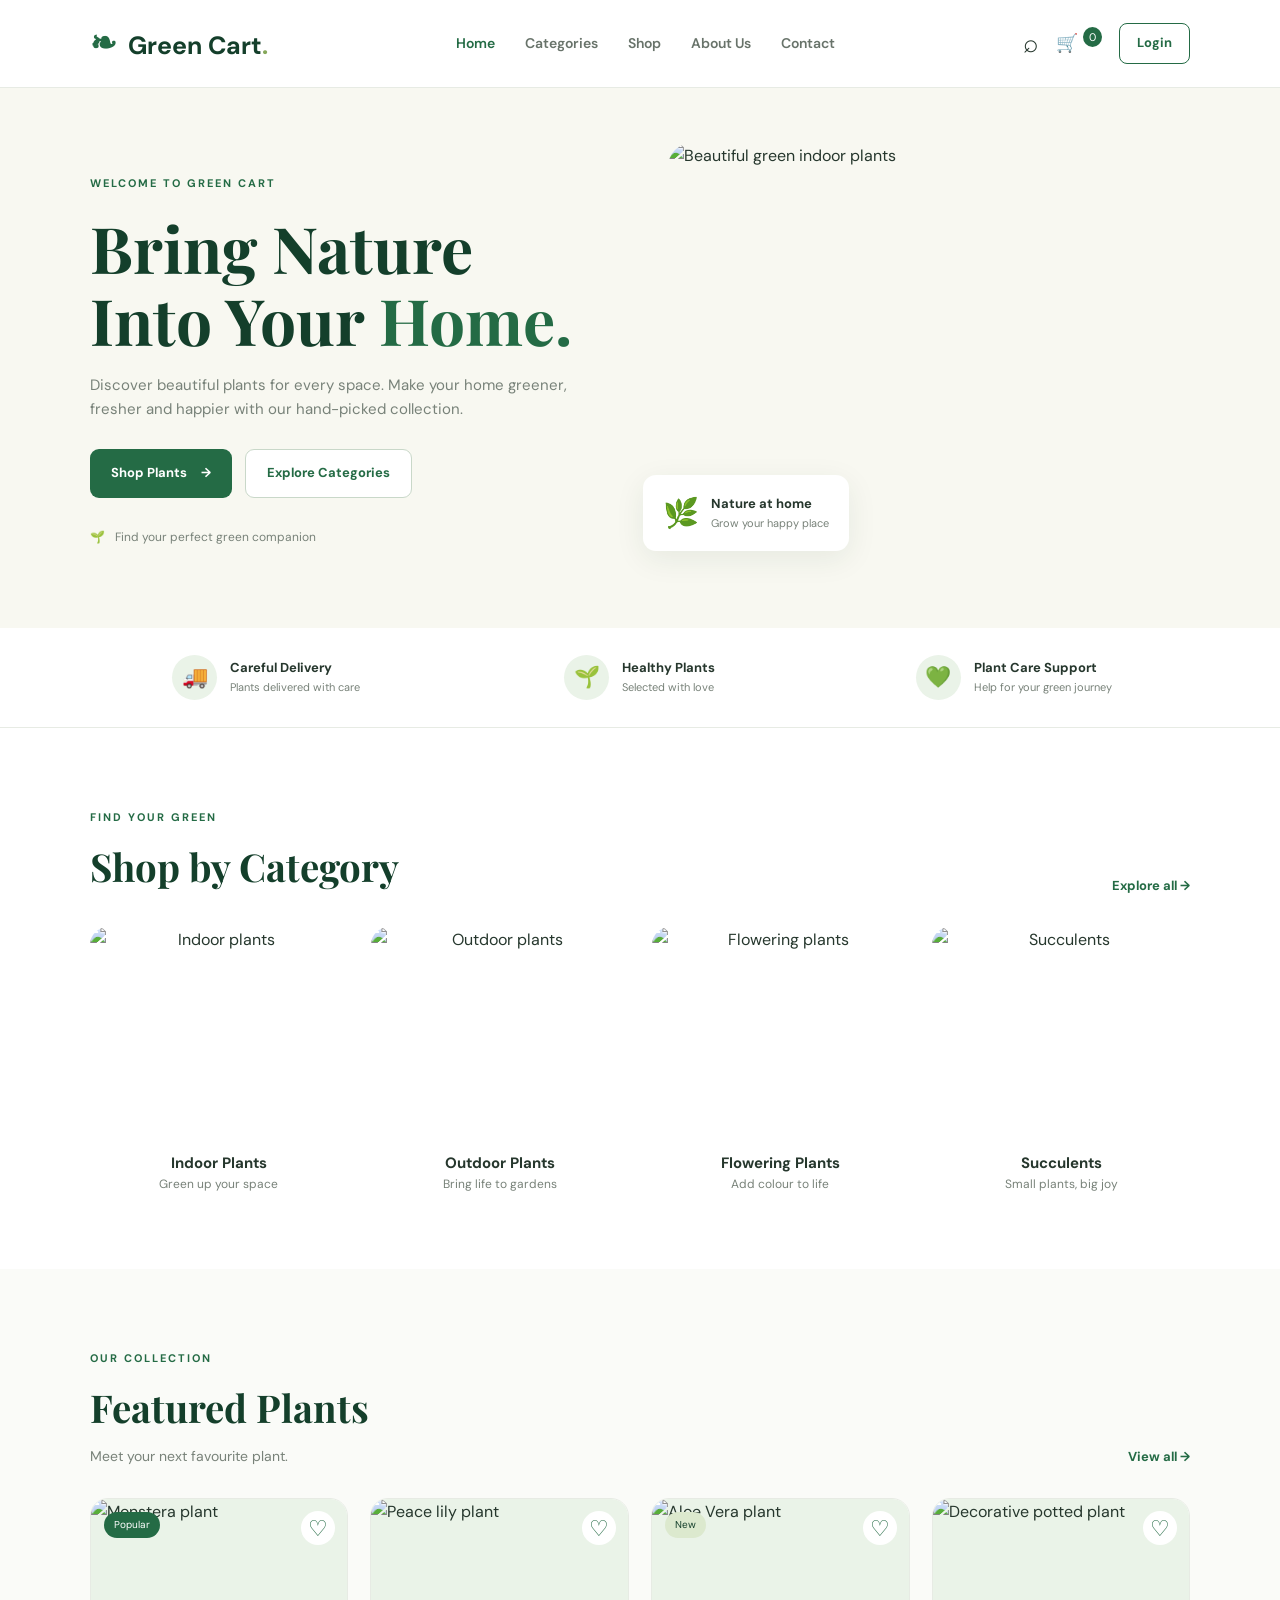
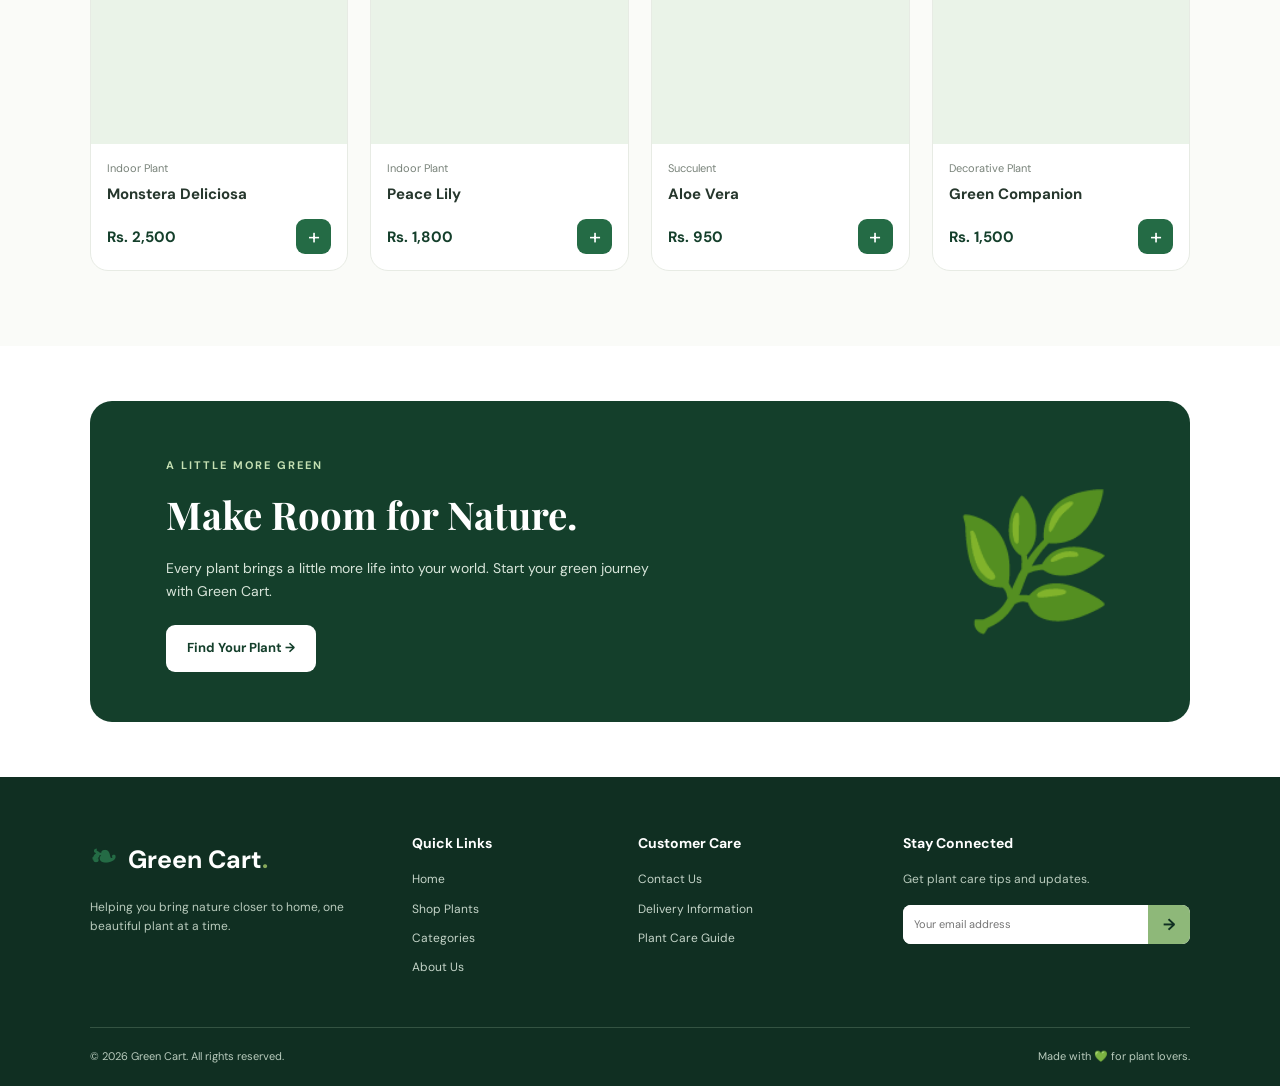
==== frontend/index.html @ 83be3f31 "Build Green Cart homepage frontend" ====
<!DOCTYPE html>
<html lang="en">
<head>
    <meta charset="UTF-8">
    <meta name="viewport" content="width=device-width, initial-scale=1.0">

    <title>Green Cart | Bring Nature Home</title>

    <meta name="description"
          content="Discover beautiful indoor plants, outdoor plants, flowers and succulents at Green Cart.">

    <link rel="stylesheet" href="style.css">

    <link rel="preconnect" href="https://fonts.googleapis.com">
    <link rel="preconnect" href="https://fonts.gstatic.com" crossorigin>

    <link href="https://fonts.googleapis.com/css2?family=DM+Sans:wght@400;500;600;700&family=Playfair+Display:wght@600;700&display=swap"
          rel="stylesheet">
</head>

<body>

    <!-- Navigation Bar -->
    <header class="navbar">
        <a href="index.html" class="logo">
            <span class="logo-icon">❧</span>
            Green Cart<span class="logo-dot">.</span>
        </a>

        <nav class="nav-links" id="navLinks">
            <a href="index.html" class="active">Home</a>
            <a href="#categories">Categories</a>
            <a href="#products">Shop</a>
            <a href="#about">About Us</a>
            <a href="#footer">Contact</a>
        </nav>

        <div class="nav-actions">
            <a href="#products" class="icon-link" aria-label="Search plants">⌕</a>
            <a href="cart.html" class="cart-link">
                🛒 <span id="cartCount">0</span>
            </a>
            <a href="login.html" class="login-link">Login</a>
            <button class="menu-toggle" id="menuToggle"
                    aria-label="Toggle navigation">☰</button>
        </div>
    </header>

    <main>

        <!-- Hero Section -->
        <section class="hero">
            <div class="hero-content">
                <span class="eyebrow">WELCOME TO GREEN CART</span>

                <h1>Bring Nature<br>Into Your <span>Home.</span></h1>

                <p>
                    Discover beautiful plants for every space.
                    Make your home greener, fresher and happier
                    with our hand-picked collection.
                </p>

                <div class="hero-buttons">
                    <a href="#products" class="btn btn-primary">
                        Shop Plants <span>→</span>
                    </a>

                    <a href="#categories" class="btn btn-secondary">
                        Explore Categories
                    </a>
                </div>

                <div class="hero-note">
                    <span>🌱</span>
                    <span>Find your perfect green companion</span>
                </div>
            </div>

            <div class="hero-image">
                <img
                    src="https://images.unsplash.com/photo-1497250681960-ef046c08a56e?auto=format&fit=crop&w=1000&q=85"
                    alt="Beautiful green indoor plants"
                >
                <div class="image-badge">
                    <span class="badge-icon">🌿</span>
                    <div>
                        <strong>Nature at home</strong>
                        <small>Grow your happy place</small>
                    </div>
                </div>
            </div>
        </section>

        <!-- Benefits -->
        <section class="benefits">
            <div class="benefit">
                <span>🚚</span>
                <div>
                    <h3>Careful Delivery</h3>
                    <p>Plants delivered with care</p>
                </div>
            </div>

            <div class="benefit">
                <span>🌱</span>
                <div>
                    <h3>Healthy Plants</h3>
                    <p>Selected with love</p>
                </div>
            </div>

            <div class="benefit">
                <span>💚</span>
                <div>
                    <h3>Plant Care Support</h3>
                    <p>Help for your green journey</p>
                </div>
            </div>
        </section>

        <!-- Categories -->
        <section class="section" id="categories">
            <div class="section-heading">
                <div>
                    <span class="eyebrow">FIND YOUR GREEN</span>
                    <h2>Shop by Category</h2>
                </div>
                <a href="#products" class="text-link">Explore all →</a>
            </div>

            <div class="category-grid">
                <a href="#products" class="category-card">
                    <img src="https://images.unsplash.com/photo-1501004318641-b39e6451bec6?auto=format&fit=crop&w=500&q=80" alt="Indoor plants">
                    <h3>Indoor Plants</h3>
                    <p>Green up your space</p>
                </a>

                <a href="#products" class="category-card">
                    <img src="https://images.unsplash.com/photo-1416879595882-3373a0480b5b?auto=format&fit=crop&w=500&q=80" alt="Outdoor plants">
                    <h3>Outdoor Plants</h3>
                    <p>Bring life to gardens</p>
                </a>

                <a href="#products" class="category-card">
                    <img src="https://images.unsplash.com/photo-1490750967868-88aa4486c946?auto=format&fit=crop&w=500&q=80" alt="Flowering plants">
                    <h3>Flowering Plants</h3>
                    <p>Add colour to life</p>
                </a>

                <a href="#products" class="category-card">
                    <img src="https://images.unsplash.com/photo-1459411552884-841db9b3cc2a?auto=format&fit=crop&w=500&q=80" alt="Succulents">
                    <h3>Succulents</h3>
                    <p>Small plants, big joy</p>
                </a>
            </div>
        </section>

        <!-- Featured Products -->
        <section class="section products-section" id="products">
            <div class="section-heading">
                <div>
                    <span class="eyebrow">OUR COLLECTION</span>
                    <h2>Featured Plants</h2>
                    <p class="section-description">
                        Meet your next favourite plant.
                    </p>
                </div>
                <a href="#products" class="text-link">View all →</a>
            </div>

            <div class="product-grid">

                <article class="product-card">
                    <div class="product-image">
                        <span class="product-tag">Popular</span>
                        <img src="https://images.unsplash.com/photo-1509423350716-97f9360b4e09?auto=format&fit=crop&w=600&q=80" alt="Monstera plant">
                        <button class="wishlist" aria-label="Add Monstera to wishlist">♡</button>
                    </div>
                    <div class="product-info">
                        <p class="product-category">Indoor Plant</p>
                        <h3>Monstera Deliciosa</h3>
                        <div class="product-bottom">
                            <strong>Rs. 2,500</strong>
                            <button class="add-cart" data-name="Monstera Deliciosa" data-price="2500">+</button>
                        </div>
                    </div>
                </article>

                <article class="product-card">
                    <div class="product-image">
                        <img src="https://images.unsplash.com/photo-1509223197845-458d87318791?auto=format&fit=crop&w=600&q=80" alt="Peace lily plant">
                        <button class="wishlist" aria-label="Add Peace Lily to wishlist">♡</button>
                    </div>
                    <div class="product-info">
                        <p class="product-category">Indoor Plant</p>
                        <h3>Peace Lily</h3>
                        <div class="product-bottom">
                            <strong>Rs. 1,800</strong>
                            <button class="add-cart" data-name="Peace Lily" data-price="1800">+</button>
                        </div>
                    </div>
                </article>

                <article class="product-card">
                    <div class="product-image">
                        <span class="product-tag new-tag">New</span>
                        <img src="https://images.unsplash.com/photo-1509423350716-97f9360b4e09?auto=format&fit=crop&w=600&q=80" alt="Aloe Vera plant">
                        <button class="wishlist" aria-label="Add Aloe Vera to wishlist">♡</button>
                    </div>
                    <div class="product-info">
                        <p class="product-category">Succulent</p>
                        <h3>Aloe Vera</h3>
                        <div class="product-bottom">
                            <strong>Rs. 950</strong>
                            <button class="add-cart" data-name="Aloe Vera" data-price="950">+</button>
                        </div>
                    </div>
                </article>

                <article class="product-card">
                    <div class="product-image">
                        <img src="https://images.unsplash.com/photo-1485955900006-10f4d324d411?auto=format&fit=crop&w=600&q=80" alt="Decorative potted plant">
                        <button class="wishlist" aria-label="Add Green Companion to wishlist">♡</button>
                    </div>
                    <div class="product-info">
                        <p class="product-category">Decorative Plant</p>
                        <h3>Green Companion</h3>
                        <div class="product-bottom">
                            <strong>Rs. 1,500</strong>
                            <button class="add-cart" data-name="Green Companion" data-price="1500">+</button>
                        </div>
                    </div>
                </article>

            </div>
        </section>

        <!-- About / Promo -->
        <section class="about-banner" id="about">
            <div>
                <span class="eyebrow">A LITTLE MORE GREEN</span>
                <h2>Make Room for Nature.</h2>
                <p>
                    Every plant brings a little more life into your world.
                    Start your green journey with Green Cart.
                </p>
                <a href="#products" class="btn btn-light">Find Your Plant →</a>
            </div>
            <div class="about-decoration">🌿</div>
        </section>

    </main>

    <!-- Footer -->
    <footer class="footer" id="footer">
        <div class="footer-grid">
            <div class="footer-brand">
                <a href="index.html" class="logo footer-logo">
                    <span class="logo-icon">❧</span>
                    Green Cart<span class="logo-dot">.</span>
                </a>
                <p>
                    Helping you bring nature closer to home,
                    one beautiful plant at a time.
                </p>
            </div>

            <div>
                <h3>Quick Links</h3>
                <a href="index.html">Home</a>
                <a href="#products">Shop Plants</a>
                <a href="#categories">Categories</a>
                <a href="#about">About Us</a>
            </div>

            <div>
                <h3>Customer Care</h3>
                <a href="#footer">Contact Us</a>
                <a href="#footer">Delivery Information</a>
                <a href="#footer">Plant Care Guide</a>
            </div>

            <div>
                <h3>Stay Connected</h3>
                <p>Get plant care tips and updates.</p>
                <form class="subscribe-form" id="subscribeForm">
                    <input type="email" placeholder="Your email address"
                           aria-label="Your email address" required>
                    <button type="submit" aria-label="Subscribe">→</button>
                </form>
                <p id="subscribeMessage" class="subscribe-message"></p>
            </div>
        </div>

        <div class="footer-bottom">
            <p>© <span id="year"></span> Green Cart. All rights reserved.</p>
            <p>Made with 💚 for plant lovers.</p>
        </div>
    </footer>

    <script src="script.js"></script>
</body>
</html>
---- frontend/style.css ----
/* =========================
   GREEN CART - MAIN STYLES
========================= */

:root {
    --green: #246b45;
    --green-dark: #143f2b;
    --green-light: #eaf3e8;
    --cream: #f8f8f1;
    --white: #ffffff;
    --text: #26372d;
    --muted: #788279;
    --border: #e7ebe4;
    --radius: 18px;
    --shadow: 0 8px 30px rgba(30, 65, 43, 0.08);
}

* {
    margin: 0;
    padding: 0;
    box-sizing: border-box;
}

html {
    scroll-behavior: smooth;
    scroll-padding-top: 90px;
}

body {
    font-family: "DM Sans", sans-serif;
    color: var(--text);
    background: var(--white);
    line-height: 1.6;
}

a {
    text-decoration: none;
    color: inherit;
}

button, input {
    font: inherit;
}

button {
    cursor: pointer;
}

img {
    display: block;
    width: 100%;
    object-fit: cover;
}

.navbar {
    min-height: 82px;
    padding: 18px 7%;
    display: flex;
    align-items: center;
    justify-content: space-between;
    gap: 28px;
    background: var(--white);
    border-bottom: 1px solid var(--border);
    position: sticky;
    top: 0;
    z-index: 100;
}

.logo {
    font-size: 25px;
    font-weight: 700;
    color: var(--green-dark);
    white-space: nowrap;
}

.logo-icon {
    color: var(--green);
    font-size: 32px;
    margin-right: 5px;
}

.logo-dot {
    color: #86a85a;
}

.nav-links {
    display: flex;
    align-items: center;
    gap: 30px;
}

.nav-links a {
    font-size: 14px;
    font-weight: 600;
    color: #68736a;
    transition: color 0.2s;
}

.nav-links a:hover,
.nav-links a.active {
    color: var(--green);
}

.nav-actions {
    display: flex;
    align-items: center;
    gap: 17px;
}

.icon-link {
    font-size: 26px;
}

.cart-link {
    font-size: 18px;
}

#cartCount {
    background: var(--green);
    color: white;
    font-size: 11px;
    border-radius: 50%;
    padding: 3px 6px;
    vertical-align: top;
}

.login-link {
    border: 1px solid var(--green);
    color: var(--green);
    border-radius: 8px;
    padding: 9px 17px;
    font-size: 13px;
    font-weight: 700;
}

.menu-toggle {
    display: none;
    border: 0;
    background: transparent;
    color: var(--green-dark);
    font-size: 25px;
}

/* Hero */

.hero {
    background: var(--cream);
    padding: 55px 7%;
    display: grid;
    grid-template-columns: 1fr 1fr;
    align-items: center;
    gap: 55px;
}

.eyebrow {
    color: var(--green);
    font-size: 11px;
    letter-spacing: 2px;
    font-weight: 700;
}

.hero h1 {
    font-family: "Playfair Display", serif;
    color: var(--green-dark);
    font-size: clamp(42px, 5vw, 68px);
    line-height: 1.13;
    margin: 17px 0;
}

.hero h1 span {
    color: var(--green);
}

.hero-content > p {
    max-width: 480px;
    color: var(--muted);
    font-size: 15px;
    margin-bottom: 28px;
}

.hero-buttons {
    display: flex;
    flex-wrap: wrap;
    gap: 13px;
}

.btn {
    display: inline-flex;
    align-items: center;
    justify-content: center;
    gap: 14px;
    padding: 13px 21px;
    border-radius: 9px;
    font-weight: 700;
    font-size: 13px;
    transition: transform 0.2s, background 0.2s;
}

.btn:hover {
    transform: translateY(-2px);
}

.btn-primary {
    background: var(--green);
    color: white;
}

.btn-primary:hover {
    background: var(--green-dark);
}

.btn-secondary {
    color: var(--green);
    border: 1px solid #c9d8c9;
    background: white;
}

.hero-note {
    display: flex;
    gap: 10px;
    align-items: center;
    margin-top: 30px;
    font-size: 12px;
    color: var(--muted);
}

.hero-image {
    position: relative;
}

.hero-image > img {
    height: 430px;
    border-radius: 24px 24px 90px 24px;
    object-fit: cover;
}

.image-badge {
    display: flex;
    align-items: center;
    gap: 12px;
    position: absolute;
    bottom: 22px;
    left: -25px;
    background: white;
    padding: 15px 20px;
    border-radius: 13px;
    box-shadow: var(--shadow);
}

.badge-icon {
    font-size: 29px;
}

.image-badge strong,
.image-badge small {
    display: block;
}

.image-badge strong {
    font-size: 13px;
}

.image-badge small {
    font-size: 11px;
    color: var(--muted);
}

/* Benefits */

.benefits {
    padding: 27px 7%;
    display: grid;
    grid-template-columns: repeat(3, 1fr);
    gap: 20px;
    border-bottom: 1px solid var(--border);
}

.benefit {
    display: flex;
    align-items: center;
    justify-content: center;
    gap: 13px;
}

.benefit > span {
    background: var(--green-light);
    border-radius: 50%;
    width: 45px;
    height: 45px;
    display: grid;
    place-items: center;
    font-size: 21px;
    flex-shrink: 0;
}

.benefit h3 {
    font-size: 13px;
}

.benefit p {
    color: var(--muted);
    font-size: 11px;
}

/* General sections */

.section {
    padding: 75px 7%;
}

.section-heading {
    display: flex;
    justify-content: space-between;
    align-items: end;
    gap: 20px;
    margin-bottom: 30px;
}

.section-heading h2,
.about-banner h2 {
    font-family: "Playfair Display", serif;
    font-size: clamp(29px, 3vw, 39px);
    color: var(--green-dark);
    margin-top: 7px;
}

.text-link {
    color: var(--green);
    font-size: 13px;
    font-weight: 700;
    white-space: nowrap;
}

.section-description {
    color: var(--muted);
    margin-top: 7px;
    font-size: 14px;
}

/* Categories */

.category-grid {
    display: grid;
    grid-template-columns: repeat(4, 1fr);
    gap: 23px;
}

.category-card {
    text-align: center;
}

.category-card img {
    height: 210px;
    border-radius: var(--radius);
    transition: transform 0.3s;
}

.category-card:hover img {
    transform: translateY(-5px);
}

.category-card h3 {
    font-size: 15px;
    margin-top: 14px;
}

.category-card p {
    font-size: 12px;
    color: var(--muted);
}

/* Products */

.products-section {
    background: #fafbf8;
}

.product-grid {
    display: grid;
    grid-template-columns: repeat(4, 1fr);
    gap: 22px;
}

.product-card {
    border: 1px solid var(--border);
    border-radius: var(--radius);
    overflow: hidden;
    background: white;
    transition: transform 0.25s, box-shadow 0.25s;
}

.product-card:hover {
    transform: translateY(-5px);
    box-shadow: var(--shadow);
}

.product-image {
    position: relative;
    overflow: hidden;
    background: var(--green-light);
}

.product-image > img {
    height: 245px;
    transition: transform 0.4s;
}

.product-card:hover .product-image > img {
    transform: scale(1.04);
}

.product-tag {
    position: absolute;
    top: 13px;
    left: 13px;
    background: var(--green);
    color: white;
    font-size: 10px;
    padding: 5px 10px;
    border-radius: 20px;
    z-index: 2;
}

.new-tag {
    background: #dce9ce;
    color: var(--green-dark);
}

.wishlist {
    position: absolute;
    right: 12px;
    top: 12px;
    border: 0;
    background: white;
    width: 34px;
    height: 34px;
    border-radius: 50%;
    font-size: 22px;
    color: var(--green);
    z-index: 2;
}

.product-info {
    padding: 16px;
}

.product-category {
    color: var(--muted);
    font-size: 11px;
}

.product-info h3 {
    font-size: 15px;
    margin: 5px 0 13px;
}

.product-bottom {
    display: flex;
    justify-content: space-between;
    align-items: center;
}

.product-bottom strong {
    color: var(--green-dark);
    font-size: 15px;
}

.add-cart {
    width: 35px;
    height: 35px;
    border: 0;
    border-radius: 9px;
    color: white;
    background: var(--green);
    font-size: 22px;
}

.add-cart:hover {
    background: var(--green-dark);
}

/* About banner */

.about-banner {
    margin: 55px 7%;
    padding: 50px 6%;
    border-radius: 22px;
    background: var(--green-dark);
    color: white;
    display: flex;
    justify-content: space-between;
    align-items: center;
    gap: 25px;
    overflow: hidden;
}

.about-banner .eyebrow {
    color: #c4dfb2;
}

.about-banner h2 {
    color: white;
    margin-bottom: 12px;
}

.about-banner p {
    color: #d8e5da;
    font-size: 14px;
    max-width: 500px;
    margin-bottom: 23px;
}

.btn-light {
    color: var(--green-dark);
    background: white;
}

.about-decoration {
    font-size: 130px;
    opacity: 0.9;
}

/* Footer */

.footer {
    padding: 55px 7% 20px;
    background: #102f22;
    color: white;
}

.footer-grid {
    display: grid;
    grid-template-columns: 1.5fr 1fr 1.2fr 1.5fr;
    gap: 35px;
    padding-bottom: 40px;
}

.footer-logo {
    color: white;
}

.footer-brand p,
.footer-grid > div > p {
    color: #b9cbbd;
    font-size: 12px;
    margin-top: 15px;
    max-width: 260px;
}

.footer-grid h3 {
    font-size: 14px;
    margin-bottom: 16px;
}

.footer-grid > div > a:not(.logo) {
    display: block;
    color: #c4d4c8;
    font-size: 12px;
    margin: 10px 0;
}

.footer-grid a:hover {
    color: white;
}

.subscribe-form {
    display: flex;
    margin-top: 15px;
    border-radius: 8px;
    overflow: hidden;
    background: white;
}

.subscribe-form input {
    min-width: 0;
    width: 100%;
    padding: 11px;
    border: 0;
    outline: none;
    font-size: 11px;
}

.subscribe-form button {
    padding: 0 15px;
    border: 0;
    background: #8eb879;
    color: #102f22;
    font-weight: 700;
}

.subscribe-message {
    font-size: 12px;
    color: #c4dfb2;
}

.footer-bottom {
    padding-top: 20px;
    border-top: 1px solid #345342;
    display: flex;
    justify-content: space-between;
    gap: 15px;
    color: #b9cbbd;
    font-size: 11px;
}

/* Responsive design */

@media (max-width: 1000px) {
    .navbar {
        padding: 16px 4%;
        gap: 15px;
    }

    .nav-links {
        gap: 15px;
    }

    .hero,
    .section {
        padding-left: 5%;
        padding-right: 5%;
    }

    .product-grid {
        grid-template-columns: repeat(2, 1fr);
    }

    .category-grid {
        grid-template-columns: repeat(2, 1fr);
    }

    .footer-grid {
        grid-template-columns: repeat(2, 1fr);
    }
}

@media (max-width: 700px) {
    .navbar {
        min-height: 72px;
        flex-wrap: wrap;
    }

    .logo {
        font-size: 22px;
    }

    .nav-actions {
        gap: 12px;
    }

    .icon-link {
        display: none;
    }

    .menu-toggle {
        display: block;
    }

    .nav-links {
        display: none;
        flex-direction: column;
        align-items: stretch;
        width: 100%;
        gap: 0;
        order: 3;
    }

    .nav-links.show {
        display: flex;
    }

    .nav-links a {
        padding: 12px 0;
        border-top: 1px solid var(--border);
    }

    .hero {
        grid-template-columns: 1fr;
        padding-top: 45px;
        gap: 35px;
    }

    .hero h1 {
        font-size: 45px;
    }

    .hero-image > img {
        height: 320px;
    }

    .image-badge {
        left: 10px;
        bottom: 12px;
    }

    .benefits {
        grid-template-columns: 1fr;
        padding: 25px 7%;
        gap: 18px;
    }

    .benefit {
        justify-content: flex-start;
    }

    .section {
        padding-top: 50px;
        padding-bottom: 50px;
    }

    .category-grid {
        gap: 18px;
    }

    .category-card img {
        height: 160px;
    }

    .product-grid {
        gap: 13px;
    }

    .product-image > img {
        height: 190px;
    }

    .product-info {
        padding: 12px;
    }

    .product-info h3 {
        font-size: 13px;
    }

    .product-bottom strong {
        font-size: 12px;
    }

    .about-banner {
        margin: 25px 5%;
        padding: 35px 25px;
    }

    .about-decoration {
        display: none;
    }

    .footer-grid {
        grid-template-columns: 1fr 1fr;
        gap: 30px 20px;
    }

    .footer-bottom {
        flex-direction: column;
    }
}

@media (max-width: 380px) {
    .login-link {
        padding: 7px 10px;
    }

    .nav-actions {
        gap: 8px;
    }

    .category-grid {
        grid-template-columns: 1fr 1fr;
    }

    .category-card img {
        height: 135px;
    }

    .product-image > img {
        height: 150px;
    }
}
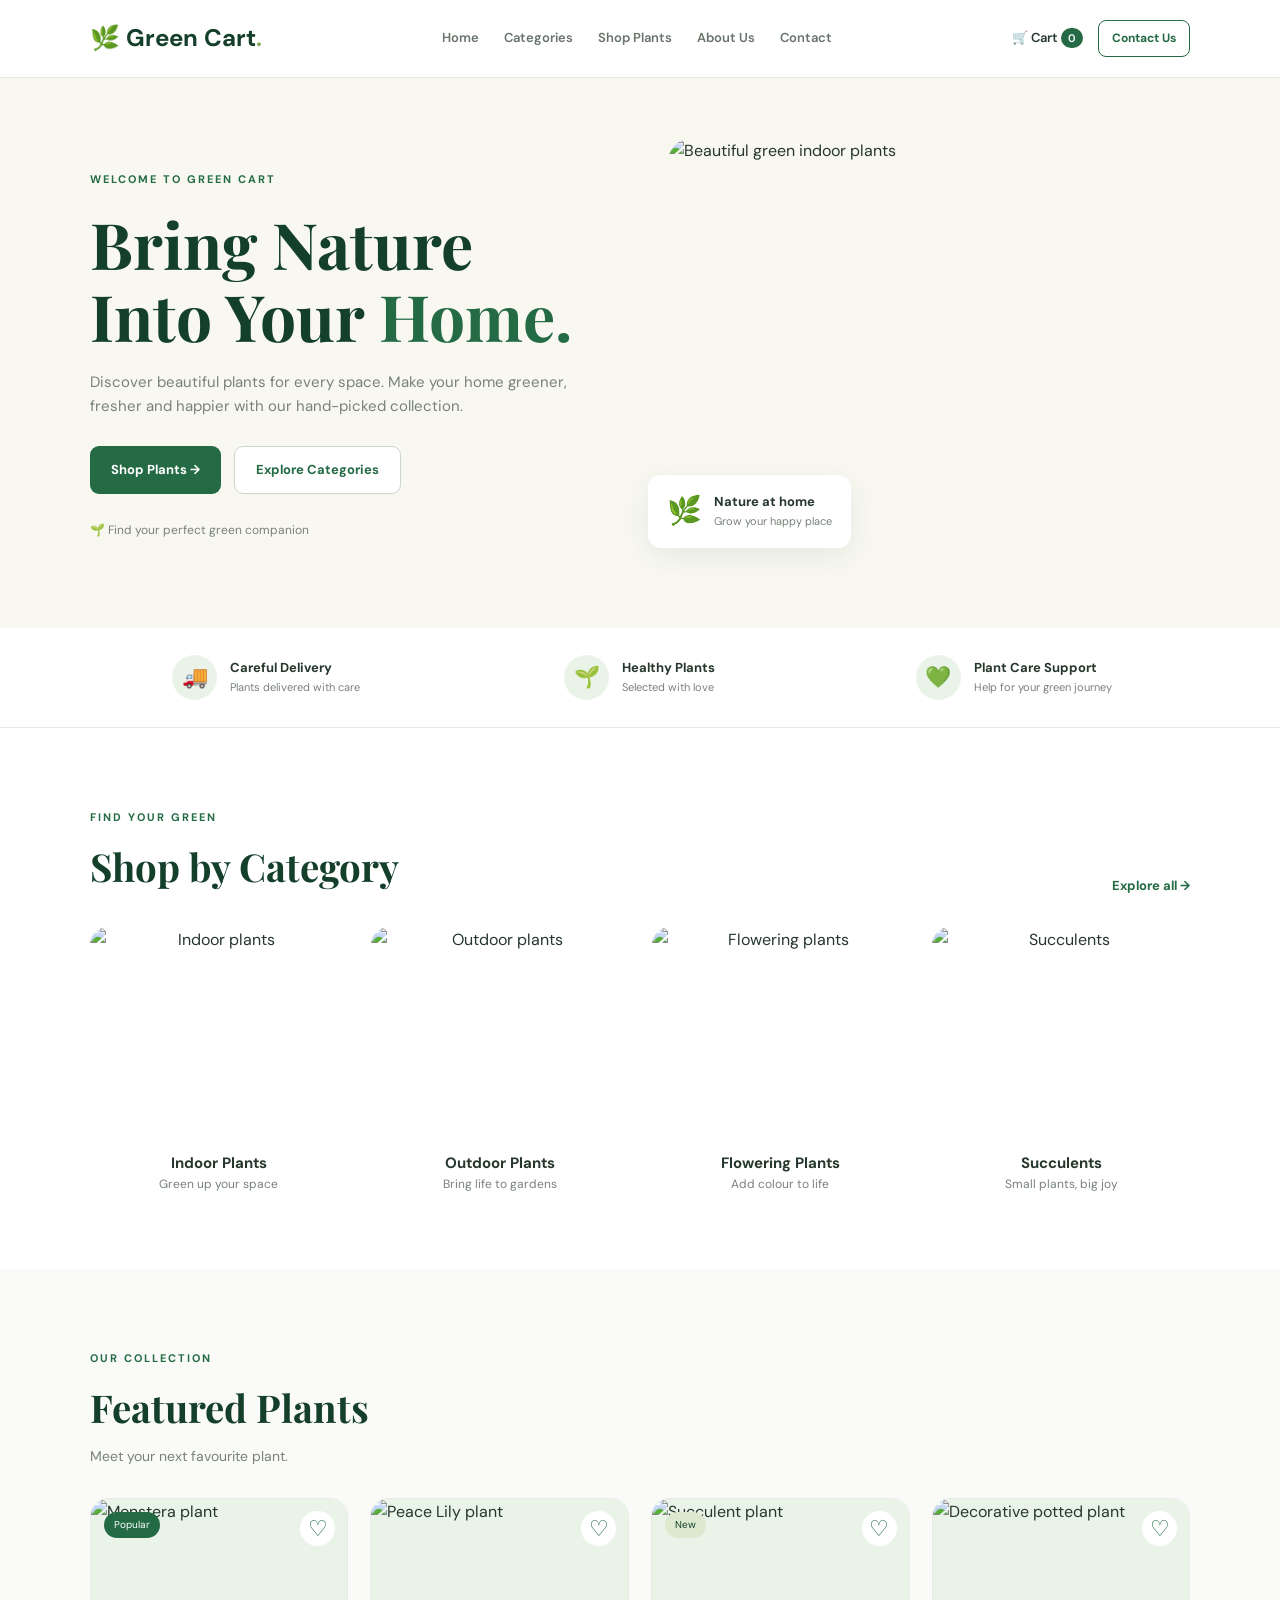
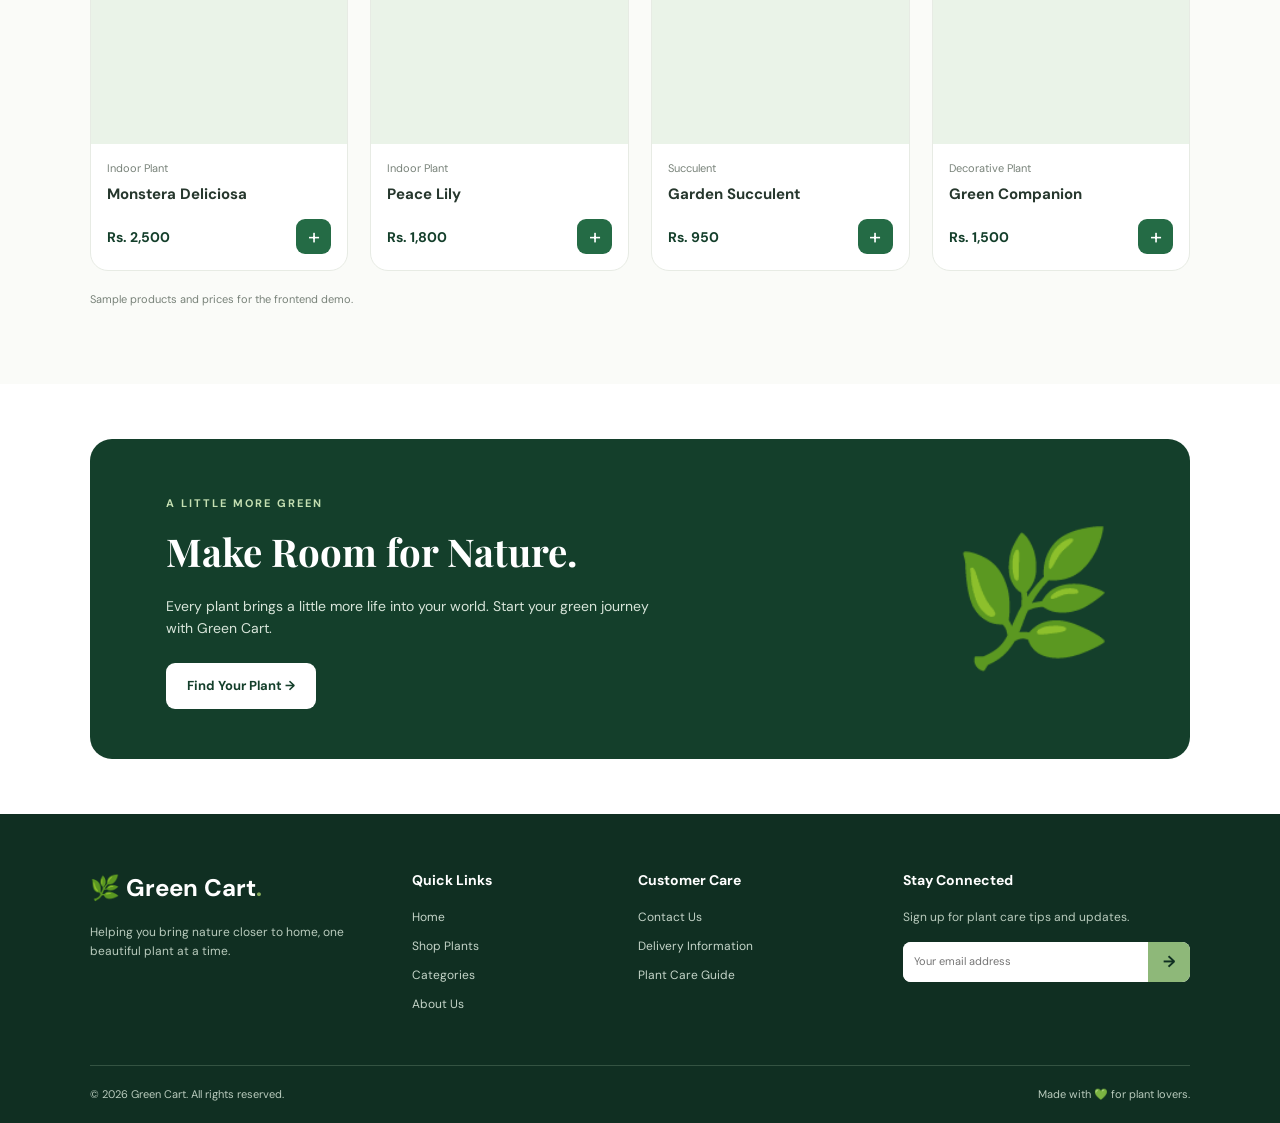
==== commit aae3ed54: "Build Green Cart homepage frontend" ====
--- a/frontend/index.html
+++ b/frontend/index.html
@@ -4,302 +4,201 @@
 <head>
     <meta charset="UTF-8">
     <meta name="viewport" content="width=device-width, initial-scale=1.0">
-
+    <meta name="description" content="Shop indoor plants, outdoor plants, flowering plants and succulents at Green Cart.">
     <title>Green Cart | Bring Nature Home</title>
 
-    <meta name="description"
-          content="Discover beautiful indoor plants, outdoor plants, flowers and succulents at Green Cart.">
-
     <link rel="stylesheet" href="style.css">
+    <script src="script.js" defer></script>
 
     <link rel="preconnect" href="https://fonts.googleapis.com">
     <link rel="preconnect" href="https://fonts.gstatic.com" crossorigin>
-
-    <link href="https://fonts.googleapis.com/css2?family=DM+Sans:wght@400;500;600;700&family=Playfair+Display:wght@600;700&display=swap"
-          rel="stylesheet">
+    <link href="https://fonts.googleapis.com/css2?family=DM+Sans:wght@400;500;600;700&family=Playfair+Display:wght@600;700&display=swap" rel="stylesheet">
 </head>
-
 <body>
 
-    <!-- Navigation Bar -->
-    <header class="navbar">
-        <a href="index.html" class="logo">
-            <span class="logo-icon">❧</span>
-            Green Cart<span class="logo-dot">.</span>
-        </a>
-
-        <nav class="nav-links" id="navLinks">
-            <a href="index.html" class="active">Home</a>
-            <a href="#categories">Categories</a>
-            <a href="#products">Shop</a>
-            <a href="#about">About Us</a>
-            <a href="#footer">Contact</a>
-        </nav>
-
-        <div class="nav-actions">
-            <a href="#products" class="icon-link" aria-label="Search plants">⌕</a>
-            <a href="cart.html" class="cart-link">
-                🛒 <span id="cartCount">0</span>
-            </a>
-            <a href="login.html" class="login-link">Login</a>
-            <button class="menu-toggle" id="menuToggle"
-                    aria-label="Toggle navigation">☰</button>
-        </div>
-    </header>
-
-    <main>
-
-        <!-- Hero Section -->
-        <section class="hero">
-            <div class="hero-content">
-                <span class="eyebrow">WELCOME TO GREEN CART</span>
-
-                <h1>Bring Nature<br>Into Your <span>Home.</span></h1>
-
-                <p>
-                    Discover beautiful plants for every space.
-                    Make your home greener, fresher and happier
-                    with our hand-picked collection.
-                </p>
-
-                <div class="hero-buttons">
-                    <a href="#products" class="btn btn-primary">
-                        Shop Plants <span>→</span>
-                    </a>
-
-                    <a href="#categories" class="btn btn-secondary">
-                        Explore Categories
-                    </a>
-                </div>
-
-                <div class="hero-note">
-                    <span>🌱</span>
-                    <span>Find your perfect green companion</span>
-                </div>
+<header class="navbar">
+    <a href="#home" class="logo">🌿 Green Cart<span>.</span></a>
+
+    <button class="menu-toggle" id="menuToggle" aria-label="Toggle menu" aria-expanded="false">☰</button>
+
+    <nav class="nav-links" id="navLinks">
+        <a href="#home">Home</a>
+        <a href="#categories">Categories</a>
+        <a href="#products">Shop Plants</a>
+        <a href="#about">About Us</a>
+        <a href="#contact">Contact</a>
+    </nav>
+
+    <div class="nav-actions">
+        <a href="#products" class="cart-link">🛒 Cart <span id="cartCount">0</span></a>
+        <a href="#contact" class="login-link">Contact Us</a>
+    </div>
+</header>
+
+<main>
+    <section class="hero" id="home">
+        <div class="hero-content">
+            <span class="eyebrow">WELCOME TO GREEN CART</span>
+            <h1>Bring Nature<br>Into Your <span>Home.</span></h1>
+            <p>Discover beautiful plants for every space. Make your home greener, fresher and happier with our hand-picked collection.</p>
+
+            <div class="hero-buttons">
+                <a href="#products" class="btn btn-primary">Shop Plants →</a>
+                <a href="#categories" class="btn btn-secondary">Explore Categories</a>
             </div>
 
-            <div class="hero-image">
-                <img
-                    src="https://images.unsplash.com/photo-1497250681960-ef046c08a56e?auto=format&fit=crop&w=1000&q=85"
-                    alt="Beautiful green indoor plants"
-                >
-                <div class="image-badge">
-                    <span class="badge-icon">🌿</span>
-                    <div>
-                        <strong>Nature at home</strong>
-                        <small>Grow your happy place</small>
-                    </div>
-                </div>
+            <div class="hero-note">🌱 Find your perfect green companion</div>
+        </div>
+
+        <div class="hero-image">
+            <img src="https://images.unsplash.com/photo-1497250681960-ef046c08a56e?auto=format&fit=crop&w=1000&q=85" alt="Beautiful green indoor plants">
+            <div class="image-badge">
+                <span>🌿</span>
+                <div><strong>Nature at home</strong><small>Grow your happy place</small></div>
             </div>
-        </section>
-
-        <!-- Benefits -->
-        <section class="benefits">
-            <div class="benefit">
-                <span>🚚</span>
-                <div>
-                    <h3>Careful Delivery</h3>
-                    <p>Plants delivered with care</p>
-                </div>
+        </div>
+    </section>
+
+    <section class="benefits">
+        <div class="benefit"><span>🚚</span><div><h3>Careful Delivery</h3><p>Plants delivered with care</p></div></div>
+        <div class="benefit"><span>🌱</span><div><h3>Healthy Plants</h3><p>Selected with love</p></div></div>
+        <div class="benefit"><span>💚</span><div><h3>Plant Care Support</h3><p>Help for your green journey</p></div></div>
+    </section>
+
+    <section class="section" id="categories">
+        <div class="section-heading">
+            <div><span class="eyebrow">FIND YOUR GREEN</span><h2>Shop by Category</h2></div>
+            <a href="#products" class="text-link">Explore all →</a>
+        </div>
+
+        <div class="category-grid">
+            <a href="#products" class="category-card">
+                <img src="https://images.unsplash.com/photo-1501004318641-b39e6451bec6?auto=format&fit=crop&w=500&q=80" alt="Indoor plants">
+                <h3>Indoor Plants</h3><p>Green up your space</p>
+            </a>
+            <a href="#products" class="category-card">
+                <img src="https://images.unsplash.com/photo-1416879595882-3373a0480b5b?auto=format&fit=crop&w=500&q=80" alt="Outdoor plants">
+                <h3>Outdoor Plants</h3><p>Bring life to gardens</p>
+            </a>
+            <a href="#products" class="category-card">
+                <img src="https://images.unsplash.com/photo-1490750967868-88aa4486c946?auto=format&fit=crop&w=500&q=80" alt="Flowering plants">
+                <h3>Flowering Plants</h3><p>Add colour to life</p>
+            </a>
+            <a href="#products" class="category-card">
+                <img src="https://images.unsplash.com/photo-1459411552884-841db9b3cc2a?auto=format&fit=crop&w=500&q=80" alt="Succulents">
+                <h3>Succulents</h3><p>Small plants, big joy</p>
+            </a>
+        </div>
+    </section>
+
+    <section class="section products-section" id="products">
+        <div class="section-heading">
+            <div>
+                <span class="eyebrow">OUR COLLECTION</span>
+                <h2>Featured Plants</h2>
+                <p class="section-description">Meet your next favourite plant.</p>
             </div>
-
-            <div class="benefit">
-                <span>🌱</span>
-                <div>
-                    <h3>Healthy Plants</h3>
-                    <p>Selected with love</p>
-                </div>
-            </div>
-
-            <div class="benefit">
-                <span>💚</span>
-                <div>
-                    <h3>Plant Care Support</h3>
-                    <p>Help for your green journey</p>
-                </div>
-            </div>
-        </section>
-
-        <!-- Categories -->
-        <section class="section" id="categories">
-            <div class="section-heading">
-                <div>
-                    <span class="eyebrow">FIND YOUR GREEN</span>
-                    <h2>Shop by Category</h2>
-                </div>
-                <a href="#products" class="text-link">Explore all →</a>
-            </div>
-
-            <div class="category-grid">
-                <a href="#products" class="category-card">
-                    <img src="https://images.unsplash.com/photo-1501004318641-b39e6451bec6?auto=format&fit=crop&w=500&q=80" alt="Indoor plants">
-                    <h3>Indoor Plants</h3>
-                    <p>Green up your space</p>
-                </a>
-
-                <a href="#products" class="category-card">
-                    <img src="https://images.unsplash.com/photo-1416879595882-3373a0480b5b?auto=format&fit=crop&w=500&q=80" alt="Outdoor plants">
-                    <h3>Outdoor Plants</h3>
-                    <p>Bring life to gardens</p>
-                </a>
-
-                <a href="#products" class="category-card">
-                    <img src="https://images.unsplash.com/photo-1490750967868-88aa4486c946?auto=format&fit=crop&w=500&q=80" alt="Flowering plants">
-                    <h3>Flowering Plants</h3>
-                    <p>Add colour to life</p>
-                </a>
-
-                <a href="#products" class="category-card">
-                    <img src="https://images.unsplash.com/photo-1459411552884-841db9b3cc2a?auto=format&fit=crop&w=500&q=80" alt="Succulents">
-                    <h3>Succulents</h3>
-                    <p>Small plants, big joy</p>
-                </a>
-            </div>
-        </section>
-
-        <!-- Featured Products -->
-        <section class="section products-section" id="products">
-            <div class="section-heading">
-                <div>
-                    <span class="eyebrow">OUR COLLECTION</span>
-                    <h2>Featured Plants</h2>
-                    <p class="section-description">
-                        Meet your next favourite plant.
-                    </p>
-                </div>
-                <a href="#products" class="text-link">View all →</a>
-            </div>
-
-            <div class="product-grid">
-
-                <article class="product-card">
-                    <div class="product-image">
-                        <span class="product-tag">Popular</span>
-                        <img src="https://images.unsplash.com/photo-1509423350716-97f9360b4e09?auto=format&fit=crop&w=600&q=80" alt="Monstera plant">
-                        <button class="wishlist" aria-label="Add Monstera to wishlist">♡</button>
-                    </div>
-                    <div class="product-info">
-                        <p class="product-category">Indoor Plant</p>
-                        <h3>Monstera Deliciosa</h3>
-                        <div class="product-bottom">
-                            <strong>Rs. 2,500</strong>
-                            <button class="add-cart" data-name="Monstera Deliciosa" data-price="2500">+</button>
-                        </div>
-                    </div>
-                </article>
-
-                <article class="product-card">
-                    <div class="product-image">
-                        <img src="https://images.unsplash.com/photo-1509223197845-458d87318791?auto=format&fit=crop&w=600&q=80" alt="Peace lily plant">
-                        <button class="wishlist" aria-label="Add Peace Lily to wishlist">♡</button>
-                    </div>
-                    <div class="product-info">
-                        <p class="product-category">Indoor Plant</p>
-                        <h3>Peace Lily</h3>
-                        <div class="product-bottom">
-                            <strong>Rs. 1,800</strong>
-                            <button class="add-cart" data-name="Peace Lily" data-price="1800">+</button>
-                        </div>
-                    </div>
-                </article>
-
-                <article class="product-card">
-                    <div class="product-image">
-                        <span class="product-tag new-tag">New</span>
-                        <img src="https://images.unsplash.com/photo-1509423350716-97f9360b4e09?auto=format&fit=crop&w=600&q=80" alt="Aloe Vera plant">
-                        <button class="wishlist" aria-label="Add Aloe Vera to wishlist">♡</button>
-                    </div>
-                    <div class="product-info">
-                        <p class="product-category">Succulent</p>
-                        <h3>Aloe Vera</h3>
-                        <div class="product-bottom">
-                            <strong>Rs. 950</strong>
-                            <button class="add-cart" data-name="Aloe Vera" data-price="950">+</button>
-                        </div>
-                    </div>
-                </article>
-
-                <article class="product-card">
-                    <div class="product-image">
-                        <img src="https://images.unsplash.com/photo-1485955900006-10f4d324d411?auto=format&fit=crop&w=600&q=80" alt="Decorative potted plant">
-                        <button class="wishlist" aria-label="Add Green Companion to wishlist">♡</button>
-                    </div>
-                    <div class="product-info">
-                        <p class="product-category">Decorative Plant</p>
-                        <h3>Green Companion</h3>
-                        <div class="product-bottom">
-                            <strong>Rs. 1,500</strong>
-                            <button class="add-cart" data-name="Green Companion" data-price="1500">+</button>
-                        </div>
-                    </div>
-                </article>
-
-            </div>
-        </section>
-
-        <!-- About / Promo -->
-        <section class="about-banner" id="about">
-            <div>
-                <span class="eyebrow">A LITTLE MORE GREEN</span>
-                <h2>Make Room for Nature.</h2>
-                <p>
-                    Every plant brings a little more life into your world.
-                    Start your green journey with Green Cart.
-                </p>
-                <a href="#products" class="btn btn-light">Find Your Plant →</a>
-            </div>
-            <div class="about-decoration">🌿</div>
-        </section>
-
-    </main>
-
-    <!-- Footer -->
-    <footer class="footer" id="footer">
-        <div class="footer-grid">
-            <div class="footer-brand">
-                <a href="index.html" class="logo footer-logo">
-                    <span class="logo-icon">❧</span>
-                    Green Cart<span class="logo-dot">.</span>
-                </a>
-                <p>
-                    Helping you bring nature closer to home,
-                    one beautiful plant at a time.
-                </p>
-            </div>
-
-            <div>
-                <h3>Quick Links</h3>
-                <a href="index.html">Home</a>
-                <a href="#products">Shop Plants</a>
-                <a href="#categories">Categories</a>
-                <a href="#about">About Us</a>
-            </div>
-
-            <div>
-                <h3>Customer Care</h3>
-                <a href="#footer">Contact Us</a>
-                <a href="#footer">Delivery Information</a>
-                <a href="#footer">Plant Care Guide</a>
-            </div>
-
-            <div>
-                <h3>Stay Connected</h3>
-                <p>Get plant care tips and updates.</p>
-                <form class="subscribe-form" id="subscribeForm">
-                    <input type="email" placeholder="Your email address"
-                           aria-label="Your email address" required>
-                    <button type="submit" aria-label="Subscribe">→</button>
-                </form>
-                <p id="subscribeMessage" class="subscribe-message"></p>
-            </div>
-        </div>
-
-        <div class="footer-bottom">
-            <p>© <span id="year"></span> Green Cart. All rights reserved.</p>
-            <p>Made with 💚 for plant lovers.</p>
-        </div>
-    </footer>
-
-    <script src="script.js"></script>
+        </div>
+
+        <div class="product-grid">
+            <article class="product-card">
+                <div class="product-image">
+                    <span class="product-tag">Popular</span>
+                    <img src="https://images.unsplash.com/photo-1509423350716-97f9360b4e09?auto=format&fit=crop&w=600&q=80" alt="Monstera plant">
+                    <button class="wishlist" aria-label="Add Monstera to wishlist">♡</button>
+                </div>
+                <div class="product-info">
+                    <p class="product-category">Indoor Plant</p>
+                    <h3>Monstera Deliciosa</h3>
+                    <div class="product-bottom"><strong>Rs. 2,500</strong><button class="add-cart" data-name="Monstera Deliciosa" data-price="2500">+</button></div>
+                </div>
+            </article>
+
+            <article class="product-card">
+                <div class="product-image">
+                    <img src="https://images.unsplash.com/photo-1509223197845-458d87318791?auto=format&fit=crop&w=600&q=80" alt="Peace Lily plant">
+                    <button class="wishlist" aria-label="Add Peace Lily to wishlist">♡</button>
+                </div>
+                <div class="product-info">
+                    <p class="product-category">Indoor Plant</p>
+                    <h3>Peace Lily</h3>
+                    <div class="product-bottom"><strong>Rs. 1,800</strong><button class="add-cart" data-name="Peace Lily" data-price="1800">+</button></div>
+                </div>
+            </article>
+
+            <article class="product-card">
+                <div class="product-image">
+                    <span class="product-tag new-tag">New</span>
+                    <img src="https://images.unsplash.com/photo-1459411552884-841db9b3cc2a?auto=format&fit=crop&w=600&q=80" alt="Succulent plant">
+                    <button class="wishlist" aria-label="Add Succulent to wishlist">♡</button>
+                </div>
+                <div class="product-info">
+                    <p class="product-category">Succulent</p>
+                    <h3>Garden Succulent</h3>
+                    <div class="product-bottom"><strong>Rs. 950</strong><button class="add-cart" data-name="Garden Succulent" data-price="950">+</button></div>
+                </div>
+            </article>
+
+            <article class="product-card">
+                <div class="product-image">
+                    <img src="https://images.unsplash.com/photo-1485955900006-10f4d324d411?auto=format&fit=crop&w=600&q=80" alt="Decorative potted plant">
+                    <button class="wishlist" aria-label="Add Green Companion to wishlist">♡</button>
+                </div>
+                <div class="product-info">
+                    <p class="product-category">Decorative Plant</p>
+                    <h3>Green Companion</h3>
+                    <div class="product-bottom"><strong>Rs. 1,500</strong><button class="add-cart" data-name="Green Companion" data-price="1500">+</button></div>
+                </div>
+            </article>
+        </div>
+        <p class="demo-note">Sample products and prices for the frontend demo.</p>
+    </section>
+
+    <section class="about-banner" id="about">
+        <div>
+            <span class="eyebrow">A LITTLE MORE GREEN</span>
+            <h2>Make Room for Nature.</h2>
+            <p>Every plant brings a little more life into your world. Start your green journey with Green Cart.</p>
+            <a href="#products" class="btn btn-light">Find Your Plant →</a>
+        </div>
+        <div class="about-decoration" aria-hidden="true">🌿</div>
+    </section>
+</main>
+
+<footer class="footer" id="contact">
+    <div class="footer-grid">
+        <div class="footer-brand">
+            <a href="#home" class="logo footer-logo">🌿 Green Cart<span>.</span></a>
+            <p>Helping you bring nature closer to home, one beautiful plant at a time.</p>
+        </div>
+
+        <div>
+            <h3>Quick Links</h3>
+            <a href="#home">Home</a><a href="#products">Shop Plants</a>
+            <a href="#categories">Categories</a><a href="#about">About Us</a>
+        </div>
+
+        <div>
+            <h3>Customer Care</h3>
+            <a href="#contact">Contact Us</a><a href="#contact">Delivery Information</a>
+            <a href="#contact">Plant Care Guide</a>
+        </div>
+
+        <div>
+            <h3>Stay Connected</h3>
+            <p>Sign up for plant care tips and updates.</p>
+            <form class="subscribe-form" id="subscribeForm">
+                <input type="email" id="emailInput" placeholder="Your email address" aria-label="Your email address" required>
+                <button type="submit" aria-label="Subscribe">→</button>
+            </form>
+            <p id="subscribeMessage" class="subscribe-message" aria-live="polite"></p>
+        </div>
+    </div>
+    <div class="footer-bottom">
+        <p>© <span id="year"></span> Green Cart. All rights reserved.</p>
+        <p>Made with 💚 for plant lovers.</p>
+    </div>
+</footer>
+
 </body>
 </html>
--- a/frontend/style.css
+++ b/frontend/style.css
@@ -1,7 +1,3 @@
-
-/* =========================
-   GREEN CART - MAIN STYLES
-========================= */
 
 :root {
     --green: #246b45;
@@ -35,8 +31,8 @@
 }
 
 a {
+    color: inherit;
     text-decoration: none;
-    color: inherit;
 }
 
 button, input {
@@ -53,14 +49,16 @@
     object-fit: cover;
 }
 
+/* Navigation */
+
 .navbar {
-    min-height: 82px;
-    padding: 18px 7%;
+    min-height: 78px;
+    padding: 16px 7%;
     display: flex;
     align-items: center;
     justify-content: space-between;
-    gap: 28px;
-    background: var(--white);
+    gap: 24px;
+    background: white;
     border-bottom: 1px solid var(--border);
     position: sticky;
     top: 0;
@@ -68,69 +66,58 @@
 }
 
 .logo {
-    font-size: 25px;
+    font-size: 24px;
     font-weight: 700;
     color: var(--green-dark);
     white-space: nowrap;
 }
 
-.logo-icon {
+.logo span {
+    color: #86a85a;
+}
+
+.nav-links {
+    display: flex;
+    align-items: center;
+    gap: 25px;
+}
+
+.nav-links a {
+    color: #68736a;
+    font-size: 13px;
+    font-weight: 600;
+}
+
+.nav-links a:hover {
     color: var(--green);
-    font-size: 32px;
-    margin-right: 5px;
-}
-
-.logo-dot {
-    color: #86a85a;
-}
-
-.nav-links {
-    display: flex;
-    align-items: center;
-    gap: 30px;
-}
-
-.nav-links a {
-    font-size: 14px;
+}
+
+.nav-actions {
+    display: flex;
+    align-items: center;
+    gap: 15px;
+    white-space: nowrap;
+}
+
+.cart-link {
+    font-size: 13px;
     font-weight: 600;
-    color: #68736a;
-    transition: color 0.2s;
-}
-
-.nav-links a:hover,
-.nav-links a.active {
-    color: var(--green);
-}
-
-.nav-actions {
-    display: flex;
-    align-items: center;
-    gap: 17px;
-}
-
-.icon-link {
-    font-size: 26px;
-}
-
-.cart-link {
-    font-size: 18px;
 }
 
 #cartCount {
     background: var(--green);
     color: white;
+    padding: 3px 7px;
+    border-radius: 20px;
     font-size: 11px;
-    border-radius: 50%;
-    padding: 3px 6px;
-    vertical-align: top;
 }
 
 .login-link {
     border: 1px solid var(--green);
     color: var(--green);
     border-radius: 8px;
-    padding: 9px 17px;
-    font-size: 13px;
+    padding: 8px 13px;
+    font-size: 12px;
     font-weight: 700;
 }
 
@@ -146,7 +133,7 @@
 
 .hero {
     background: var(--cream);
-    padding: 55px 7%;
+    padding: 60px 7%;
     display: grid;
     grid-template-columns: 1fr 1fr;
     align-items: center;
@@ -189,7 +176,6 @@
     display: inline-flex;
     align-items: center;
     justify-content: center;
-    gap: 14px;
     padding: 13px 21px;
     border-radius: 9px;
     font-weight: 700;
@@ -217,10 +203,7 @@
 }
 
 .hero-note {
-    display: flex;
-    gap: 10px;
-    align-items: center;
-    margin-top: 30px;
+    margin-top: 27px;
     font-size: 12px;
     color: var(--muted);
 }
@@ -236,24 +219,23 @@
 }
 
 .image-badge {
+    position: absolute;
+    bottom: 20px;
+    left: -20px;
     display: flex;
     align-items: center;
     gap: 12px;
-    position: absolute;
-    bottom: 22px;
-    left: -25px;
     background: white;
-    padding: 15px 20px;
+    padding: 14px 19px;
     border-radius: 13px;
     box-shadow: var(--shadow);
 }
 
-.badge-icon {
-    font-size: 29px;
-}
-
-.image-badge strong,
-.image-badge small {
+.image-badge > span {
+    font-size: 28px;
+}
+
+.image-badge strong, .image-badge small {
     display: block;
 }
 
@@ -317,8 +299,7 @@
     margin-bottom: 30px;
 }
 
-.section-heading h2,
-.about-banner h2 {
+.section-heading h2, .about-banner h2 {
     font-family: "Playfair Display", serif;
     font-size: clamp(29px, 3vw, 39px);
     color: var(--green-dark);
@@ -370,7 +351,7 @@
     color: var(--muted);
 }
 
-/* Products */
+/* Product cards */
 
 .products-section {
     background: #fafbf8;
@@ -414,12 +395,12 @@
     position: absolute;
     top: 13px;
     left: 13px;
+    z-index: 2;
     background: var(--green);
     color: white;
     font-size: 10px;
     padding: 5px 10px;
     border-radius: 20px;
-    z-index: 2;
 }
 
 .new-tag {
@@ -431,14 +412,14 @@
     position: absolute;
     right: 12px;
     top: 12px;
+    z-index: 2;
     border: 0;
     background: white;
-    width: 34px;
-    height: 34px;
+    width: 35px;
+    height: 35px;
     border-radius: 50%;
     font-size: 22px;
     color: var(--green);
-    z-index: 2;
 }
 
 .product-info {
@@ -459,11 +440,12 @@
     display: flex;
     justify-content: space-between;
     align-items: center;
+    gap: 8px;
 }
 
 .product-bottom strong {
     color: var(--green-dark);
-    font-size: 15px;
+    font-size: 14px;
 }
 
 .add-cart {
@@ -480,6 +462,12 @@
     background: var(--green-dark);
 }
 
+.demo-note {
+    color: var(--muted);
+    font-size: 11px;
+    margin-top: 20px;
+}
+
 /* About banner */
 
 .about-banner {
@@ -518,7 +506,6 @@
 
 .about-decoration {
     font-size: 130px;
-    opacity: 0.9;
 }
 
 /* Footer */
@@ -540,8 +527,7 @@
     color: white;
 }
 
-.footer-brand p,
-.footer-grid > div > p {
+.footer-brand p, .footer-grid > div > p {
     color: #b9cbbd;
     font-size: 12px;
     margin-top: 15px;
@@ -613,11 +599,10 @@
     }
 
     .nav-links {
-        gap: 15px;
-    }
-
-    .hero,
-    .section {
+        gap: 14px;
+    }
+
+    .hero, .section {
         padding-left: 5%;
         padding-right: 5%;
     }
@@ -642,19 +627,16 @@
     }
 
     .logo {
-        font-size: 22px;
+        font-size: 21px;
     }
 
     .nav-actions {
-        gap: 12px;
-    }
-
-    .icon-link {
-        display: none;
+        gap: 10px;
     }
 
     .menu-toggle {
         display: block;
+        order: 3;
     }
 
     .nav-links {
@@ -663,7 +645,7 @@
         align-items: stretch;
         width: 100%;
         gap: 0;
-        order: 3;
+        order: 4;
     }
 
     .nav-links.show {
@@ -677,7 +659,7 @@
 
     .hero {
         grid-template-columns: 1fr;
-        padding-top: 45px;
+        padding-top: 42px;
         gap: 35px;
     }
 
@@ -710,7 +692,7 @@
     }
 
     .category-grid {
-        gap: 18px;
+        gap: 16px;
     }
 
     .category-card img {
@@ -758,15 +740,11 @@
 
 @media (max-width: 380px) {
     .login-link {
-        padding: 7px 10px;
+        padding: 7px 9px;
     }
 
     .nav-actions {
-        gap: 8px;
-    }
-
-    .category-grid {
-        grid-template-columns: 1fr 1fr;
+        gap: 7px;
     }
 
     .category-card img {
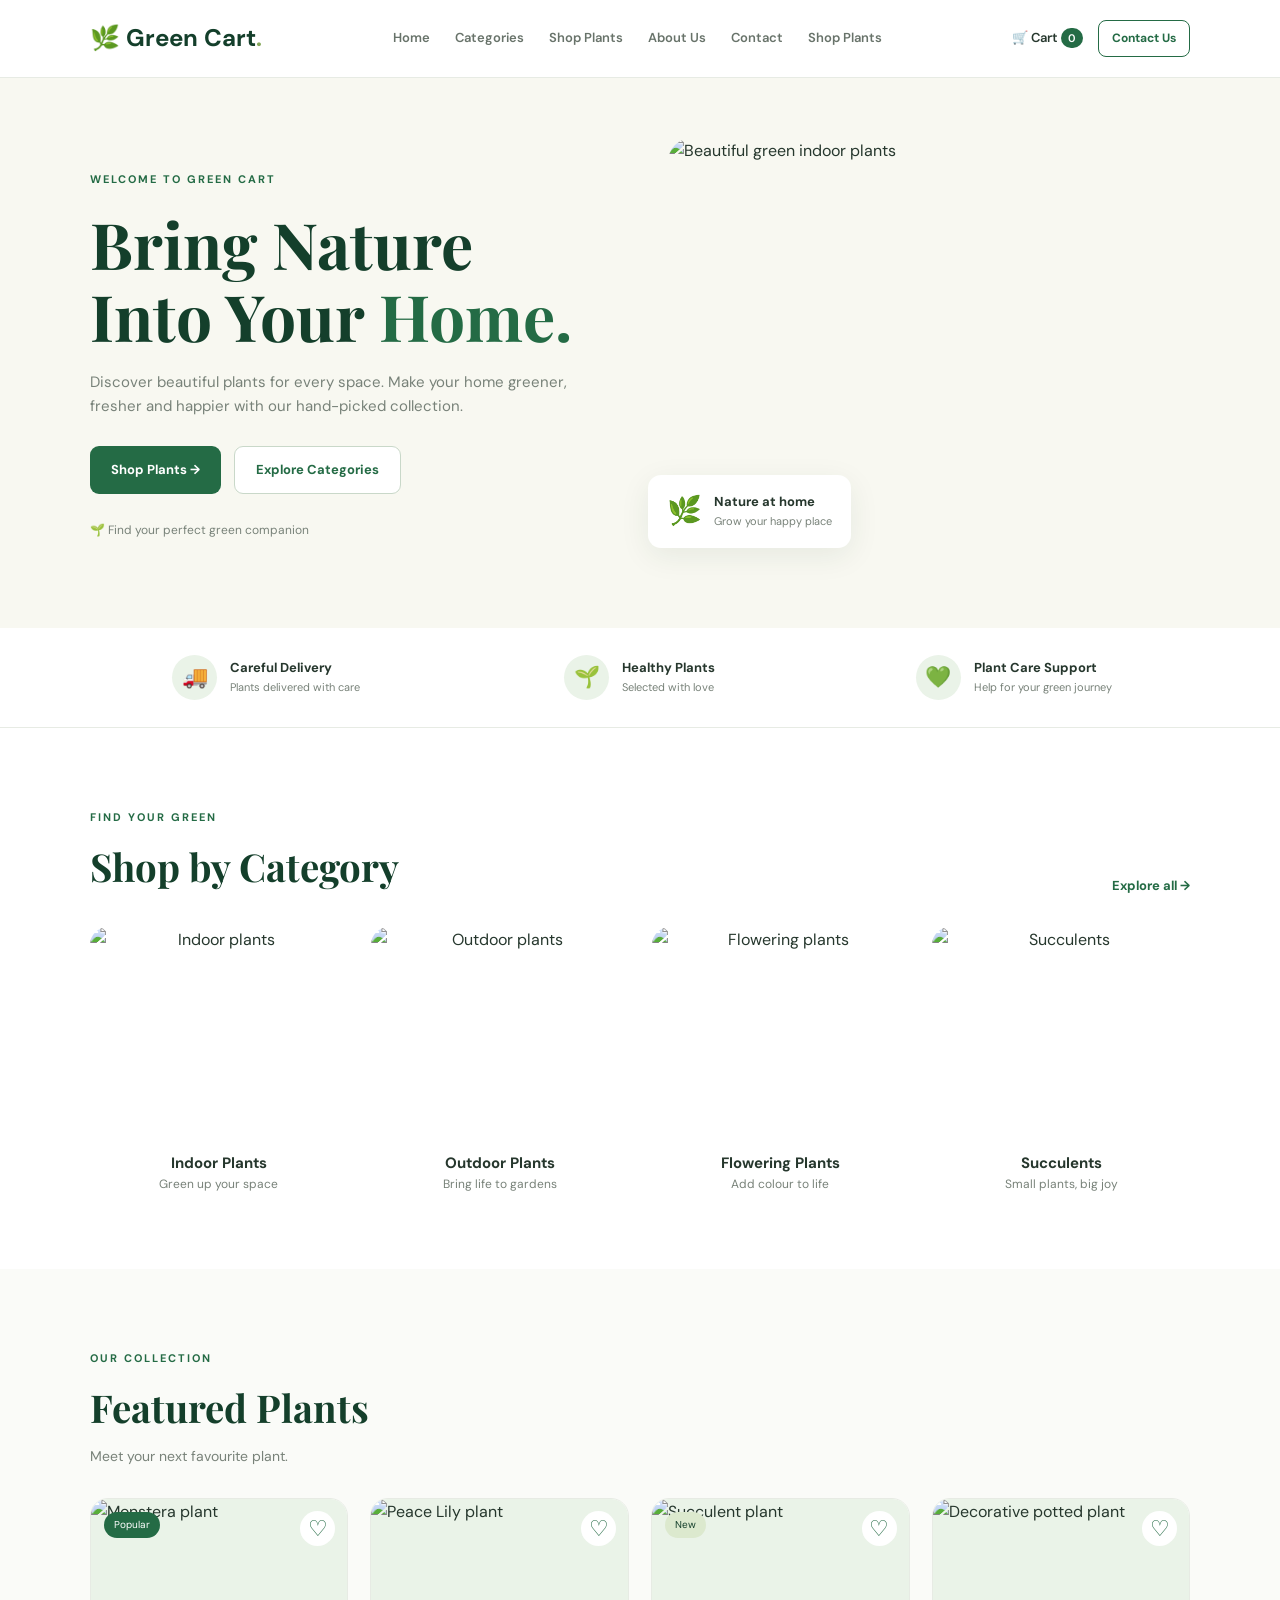
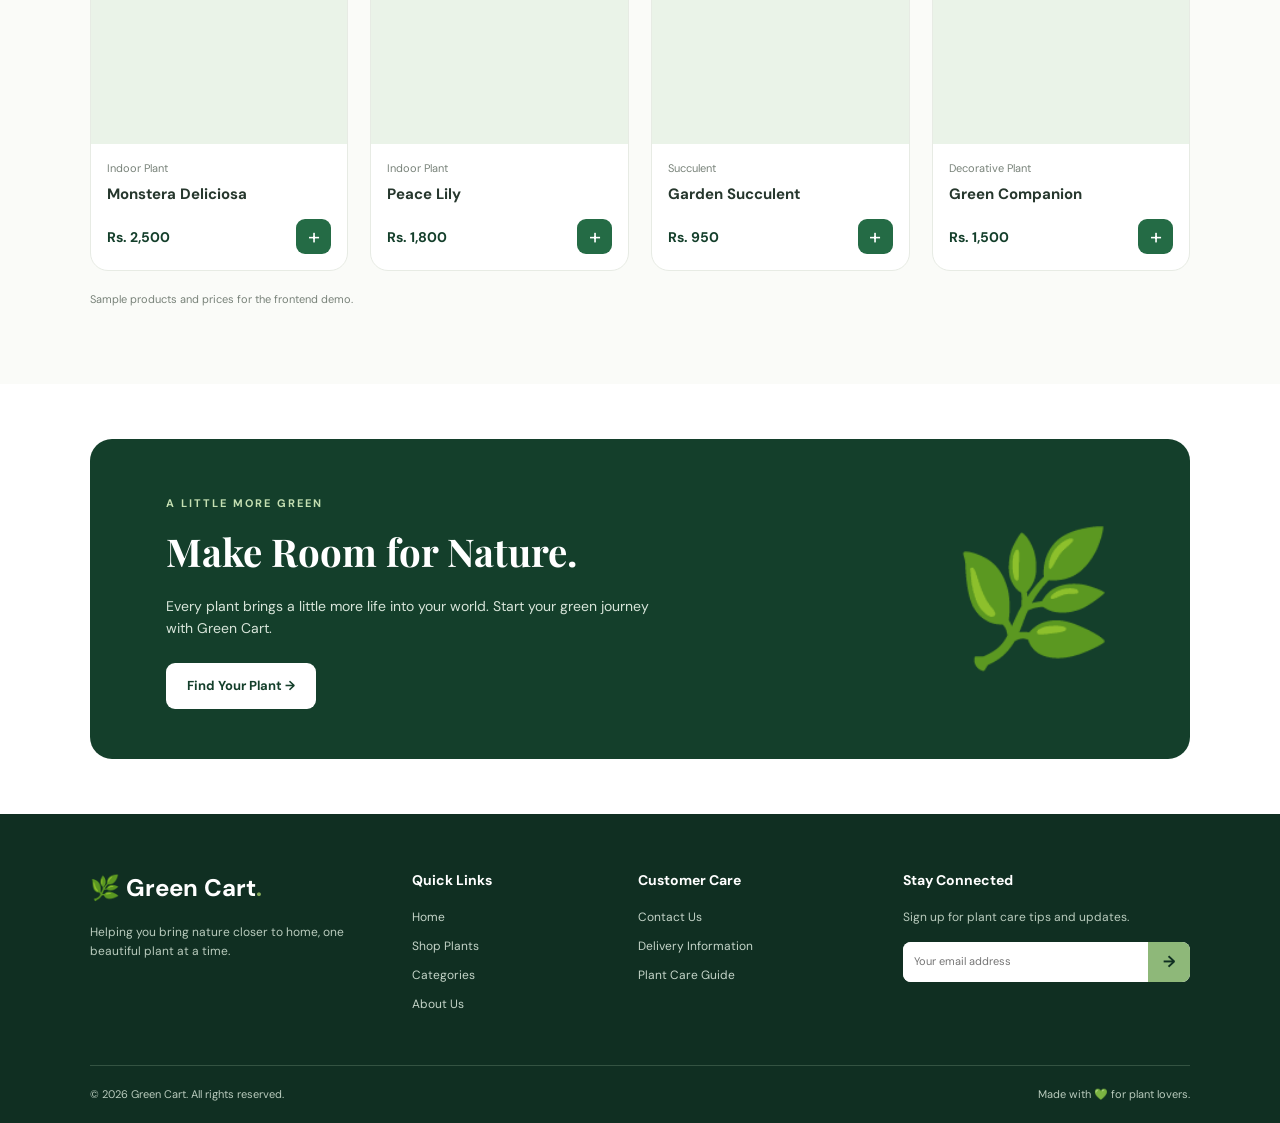
==== commit a23f7caa: "Add Green Cart shop page" ====
--- a/frontend/index.html
+++ b/frontend/index.html
@@ -27,6 +27,7 @@
         <a href="#products">Shop Plants</a>
         <a href="#about">About Us</a>
         <a href="#contact">Contact</a>
+        <a href="shop.html">Shop Plants</a>
     </nav>
 
     <div class="nav-actions">
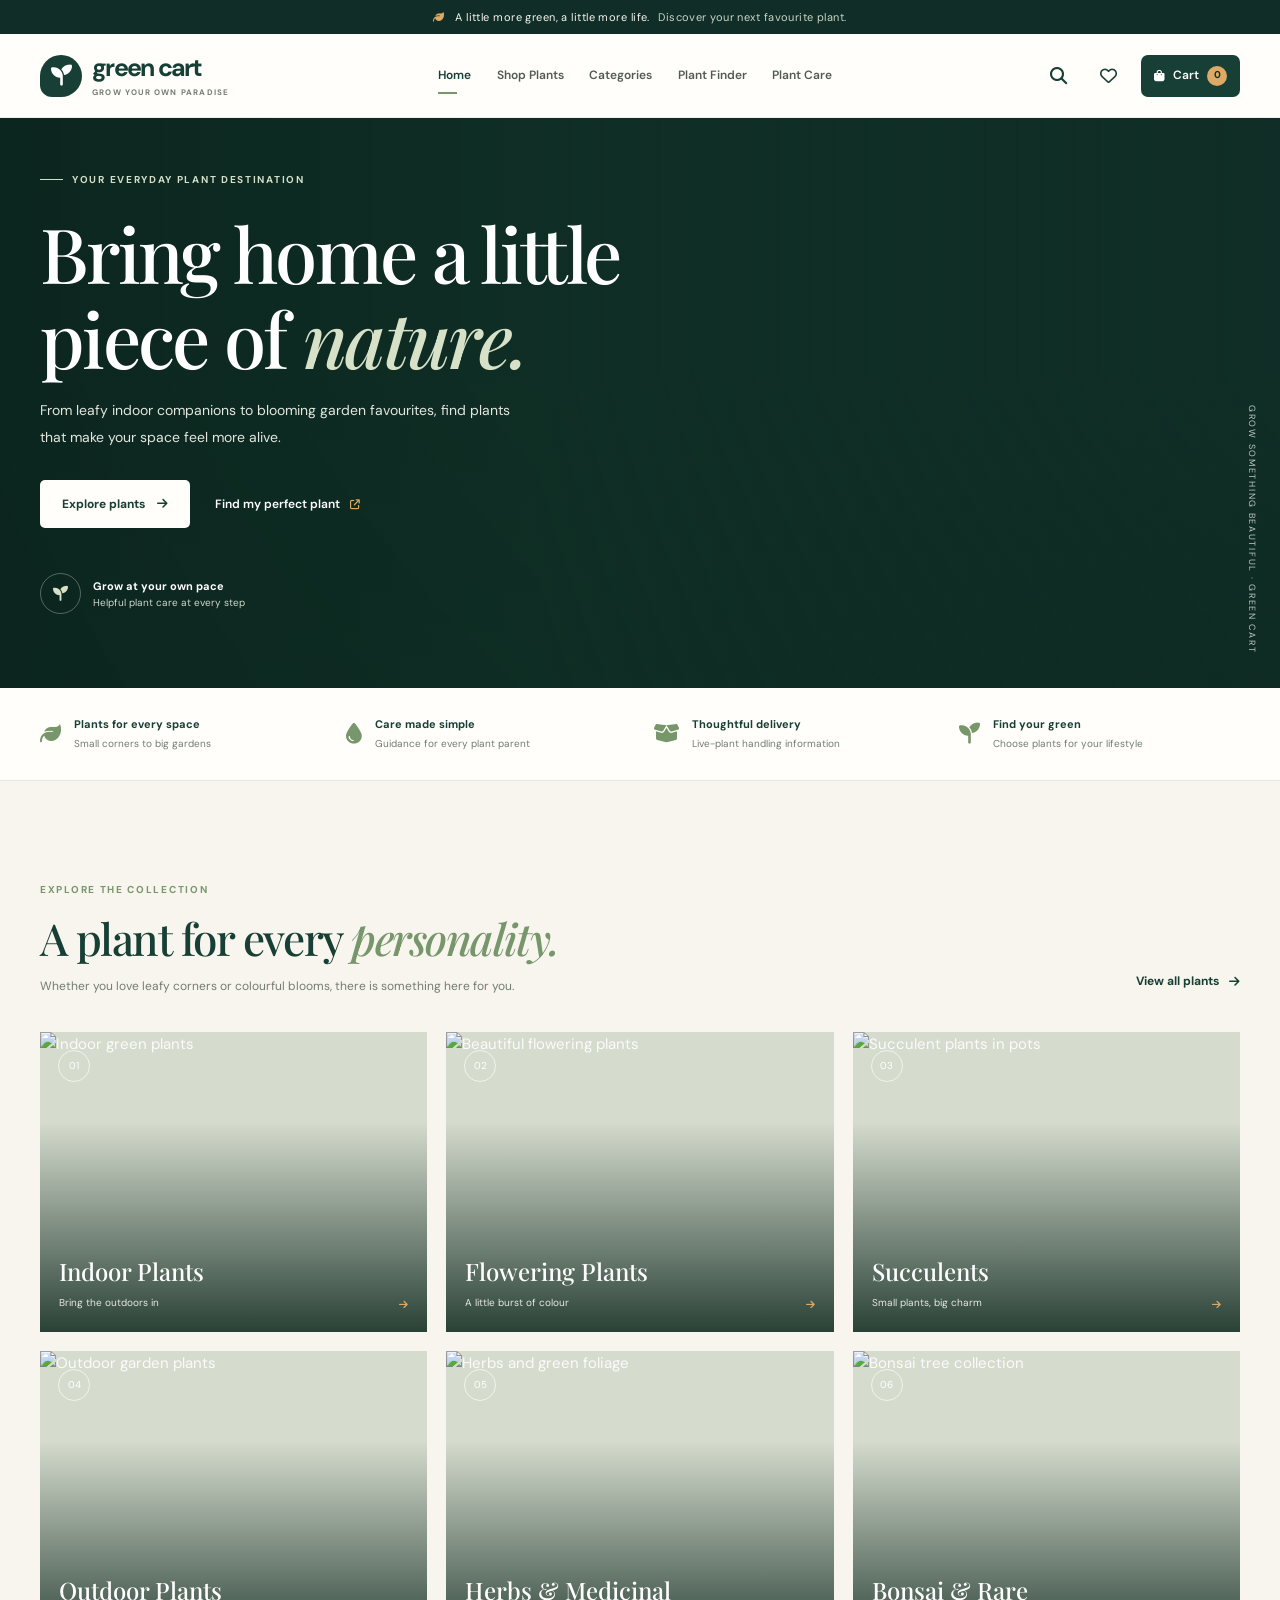
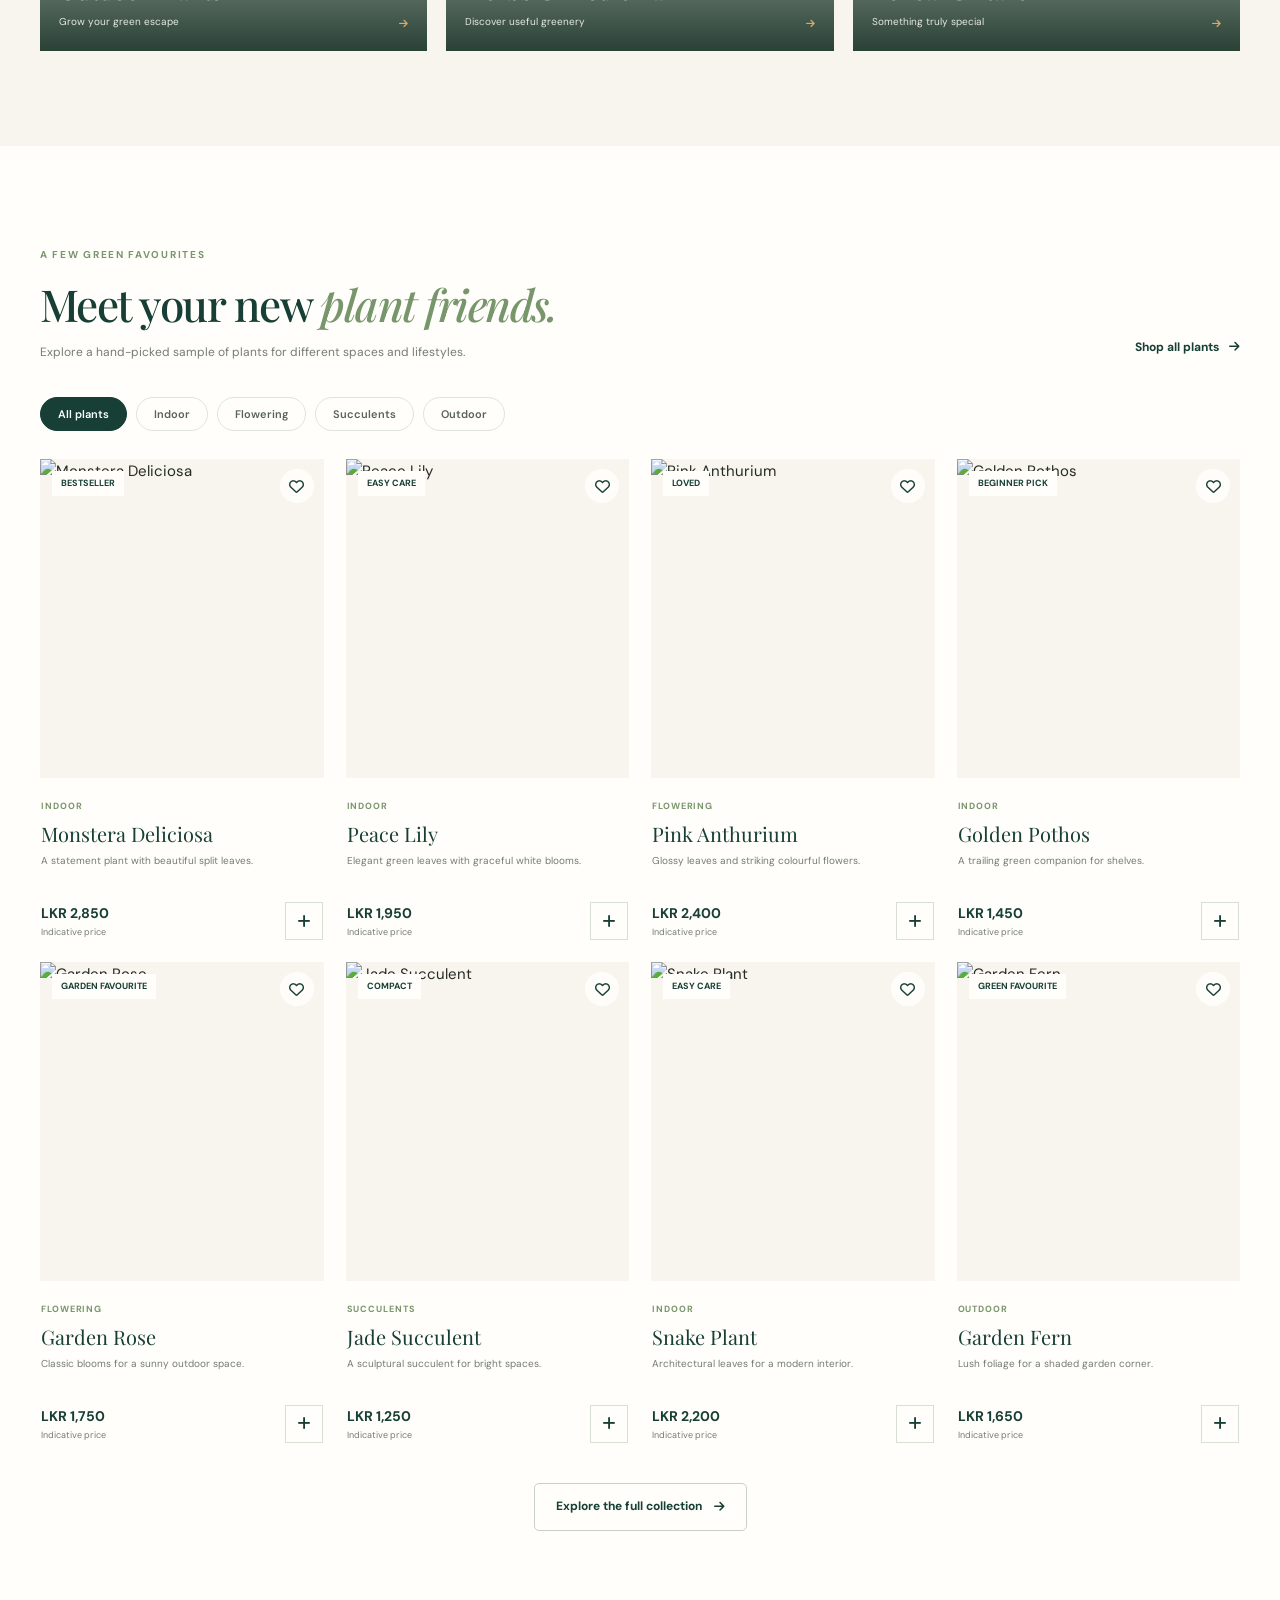
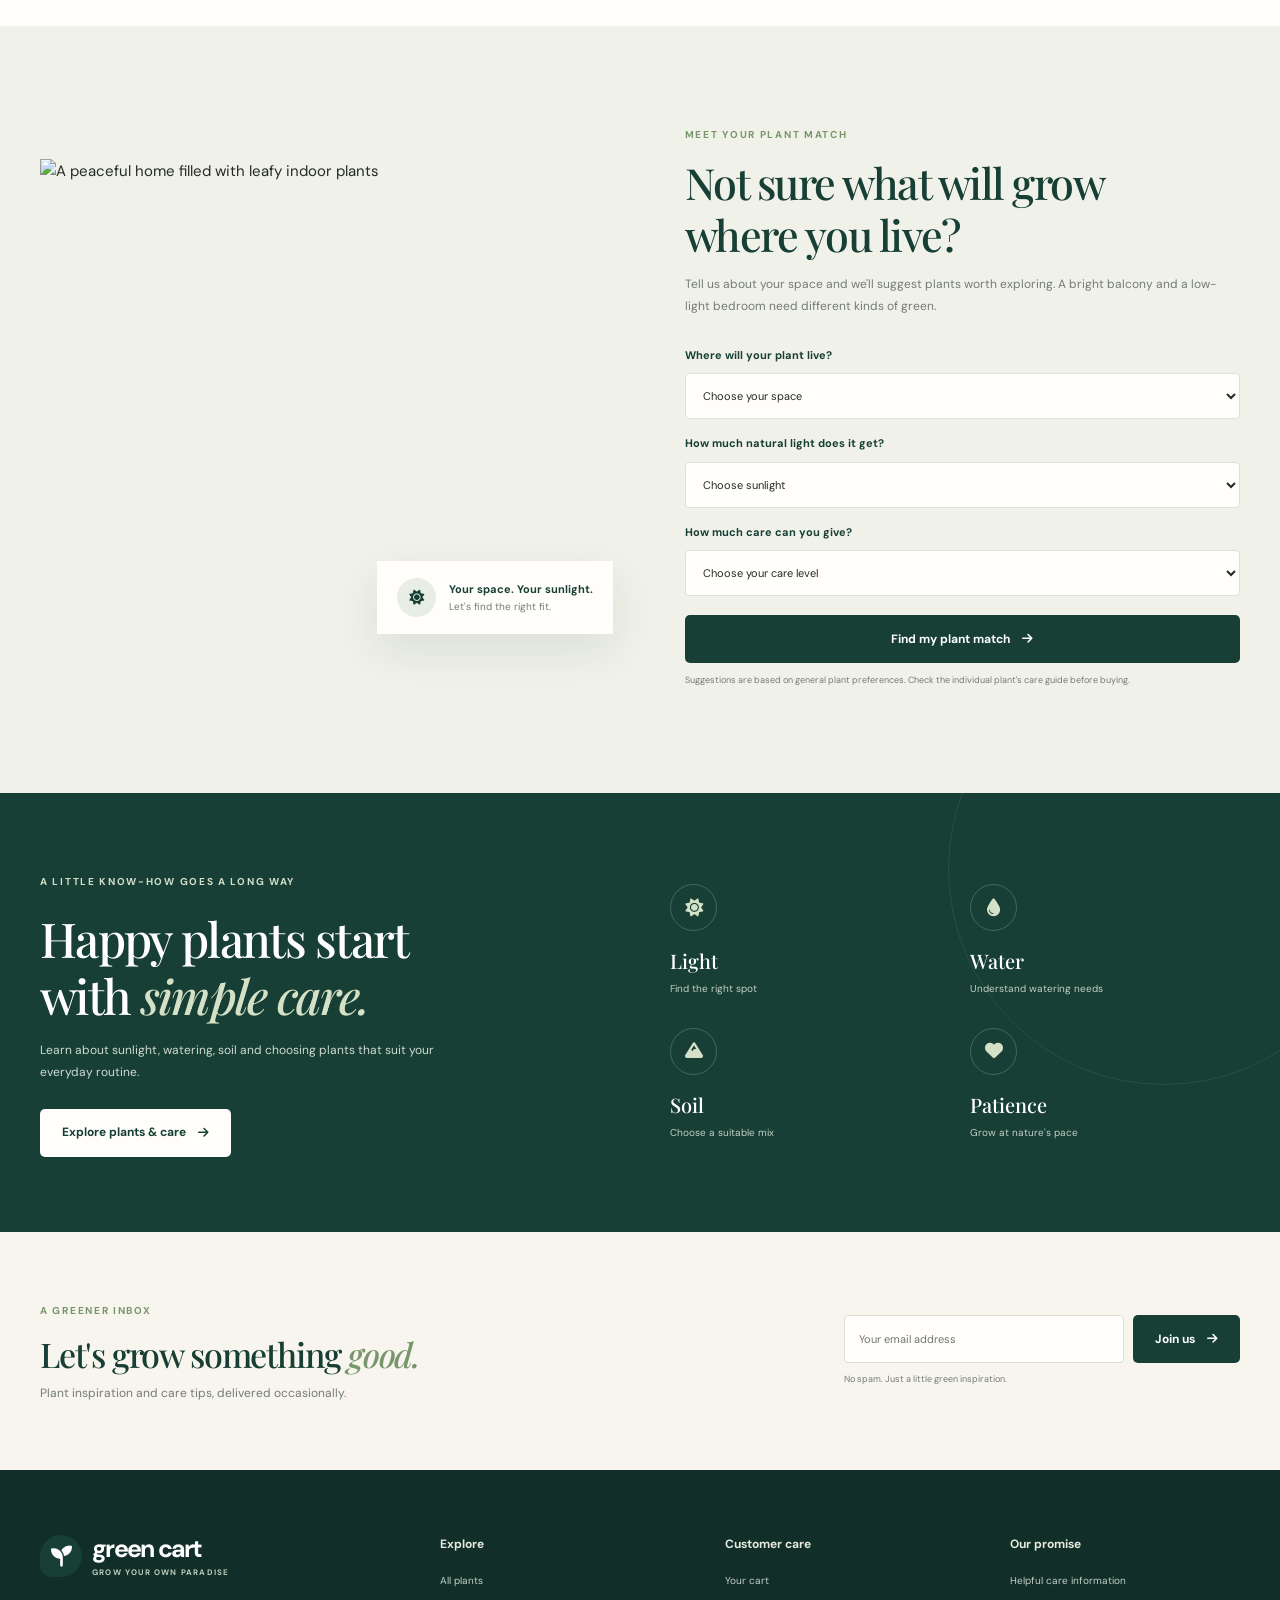
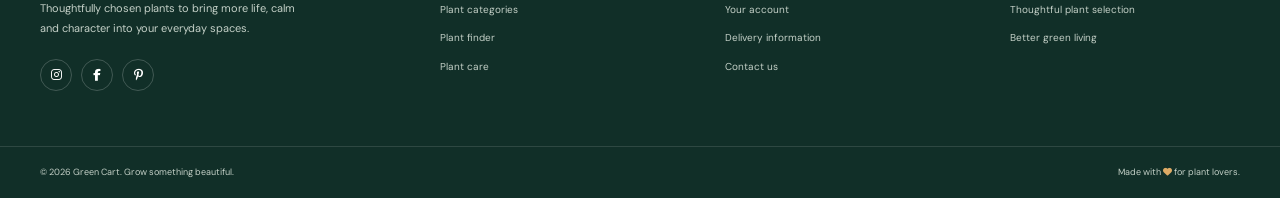
==== commit 75da687b: "Build responsive Green Cart premium homepage" ====
--- a/frontend/index.html
+++ b/frontend/index.html
@@ -2,204 +2,279 @@
 <!DOCTYPE html>
 <html lang="en">
 <head>
-    <meta charset="UTF-8">
-    <meta name="viewport" content="width=device-width, initial-scale=1.0">
-    <meta name="description" content="Shop indoor plants, outdoor plants, flowering plants and succulents at Green Cart.">
-    <title>Green Cart | Bring Nature Home</title>
-
-    <link rel="stylesheet" href="style.css">
-    <script src="script.js" defer></script>
-
-    <link rel="preconnect" href="https://fonts.googleapis.com">
-    <link rel="preconnect" href="https://fonts.gstatic.com" crossorigin>
-    <link href="https://fonts.googleapis.com/css2?family=DM+Sans:wght@400;500;600;700&family=Playfair+Display:wght@600;700&display=swap" rel="stylesheet">
+  <meta charset="UTF-8">
+  <meta name="viewport" content="width=device-width, initial-scale=1.0">
+  <meta name="theme-color" content="#173f35">
+  <meta name="description" content="Discover beautiful indoor plants, flowering plants, bonsai, medicinal plants and more at Green Cart. Find the perfect plant for your space.">
+  <title>Green Cart | Bring Nature Home</title>
+
+  <link rel="preconnect" href="https://fonts.googleapis.com">
+  <link rel="preconnect" href="https://fonts.gstatic.com" crossorigin>
+  <link href="https://fonts.googleapis.com/css2?family=DM+Sans:wght@400;500;600;700&family=Playfair+Display:wght@500;600;700&display=swap" rel="stylesheet">
+  <link rel="stylesheet" href="https://cdnjs.cloudflare.com/ajax/libs/font-awesome/6.5.2/css/all.min.css">
+  <link rel="stylesheet" href="css/style.css">
+  <script src="js/script.js" defer></script>
 </head>
+
 <body>
-
-<header class="navbar">
-    <a href="#home" class="logo">🌿 Green Cart<span>.</span></a>
-
-    <button class="menu-toggle" id="menuToggle" aria-label="Toggle menu" aria-expanded="false">☰</button>
-
-    <nav class="nav-links" id="navLinks">
-        <a href="#home">Home</a>
-        <a href="#categories">Categories</a>
-        <a href="#products">Shop Plants</a>
-        <a href="#about">About Us</a>
-        <a href="#contact">Contact</a>
-        <a href="shop.html">Shop Plants</a>
-    </nav>
-
-    <div class="nav-actions">
-        <a href="#products" class="cart-link">🛒 Cart <span id="cartCount">0</span></a>
-        <a href="#contact" class="login-link">Contact Us</a>
-    </div>
-</header>
-
-<main>
-    <section class="hero" id="home">
-        <div class="hero-content">
-            <span class="eyebrow">WELCOME TO GREEN CART</span>
-            <h1>Bring Nature<br>Into Your <span>Home.</span></h1>
-            <p>Discover beautiful plants for every space. Make your home greener, fresher and happier with our hand-picked collection.</p>
-
-            <div class="hero-buttons">
-                <a href="#products" class="btn btn-primary">Shop Plants →</a>
-                <a href="#categories" class="btn btn-secondary">Explore Categories</a>
-            </div>
-
-            <div class="hero-note">🌱 Find your perfect green companion</div>
-        </div>
-
-        <div class="hero-image">
-            <img src="https://images.unsplash.com/photo-1497250681960-ef046c08a56e?auto=format&fit=crop&w=1000&q=85" alt="Beautiful green indoor plants">
-            <div class="image-badge">
-                <span>🌿</span>
-                <div><strong>Nature at home</strong><small>Grow your happy place</small></div>
-            </div>
-        </div>
-    </section>
-
-    <section class="benefits">
-        <div class="benefit"><span>🚚</span><div><h3>Careful Delivery</h3><p>Plants delivered with care</p></div></div>
-        <div class="benefit"><span>🌱</span><div><h3>Healthy Plants</h3><p>Selected with love</p></div></div>
-        <div class="benefit"><span>💚</span><div><h3>Plant Care Support</h3><p>Help for your green journey</p></div></div>
-    </section>
-
-    <section class="section" id="categories">
+  <div class="announcement">
+    <p><i class="fa-solid fa-leaf"></i> A little more green, a little more life. <span>Discover your next favourite plant.</span></p>
+  </div>
+
+  <header class="site-header">
+    <div class="header-inner container">
+      <a class="brand" href="index.html" aria-label="Green Cart home">
+        <span class="brand-icon"><i class="fa-solid fa-seedling"></i></span>
+        <span class="brand-copy">
+          <strong>green cart</strong>
+          <small>GROW YOUR OWN PARADISE</small>
+        </span>
+      </a>
+
+      <button class="menu-toggle" id="menuToggle" aria-label="Open navigation" aria-expanded="false">
+        <i class="fa-solid fa-bars"></i>
+      </button>
+
+      <nav class="main-nav" id="mainNav" aria-label="Main navigation">
+        <a class="nav-link active" href="index.html">Home</a>
+        <a class="nav-link" href="shop.html">Shop Plants</a>
+        <a class="nav-link" href="#categories">Categories</a>
+        <a class="nav-link" href="#plant-finder">Plant Finder</a>
+        <a class="nav-link" href="#care">Plant Care</a>
+      </nav>
+
+      <div class="header-actions">
+        <button class="icon-button" id="searchToggle" aria-label="Show search">
+          <i class="fa-solid fa-magnifying-glass"></i>
+        </button>
+        <a class="icon-button wishlist-header" href="#featured" aria-label="Discover favourite plants">
+          <i class="fa-regular fa-heart"></i>
+        </a>
+        <a class="cart-button" href="cart.html" aria-label="Shopping cart">
+          <i class="fa-solid fa-bag-shopping"></i>
+          <span class="cart-label">Cart</span>
+          <span class="cart-count" id="cartCount">0</span>
+        </a>
+      </div>
+    </div>
+
+    <div class="search-panel" id="searchPanel" hidden>
+      <form id="searchForm" class="container search-form">
+        <i class="fa-solid fa-magnifying-glass"></i>
+        <input id="siteSearch" type="search" placeholder="Search plants, bonsai, flowers..." aria-label="Search plants">
+        <button type="submit" class="button button-primary">Search</button>
+      </form>
+    </div>
+  </header>
+
+  <main>
+    <section class="hero">
+      <div class="hero-image" role="img" aria-label="Lush green plants in a bright, peaceful home"></div>
+      <div class="hero-overlay"></div>
+      <div class="container hero-content">
+        <span class="eyebrow light-eyebrow"><span></span> YOUR EVERYDAY PLANT DESTINATION</span>
+        <h1>Bring home a little<br>piece of <em>nature.</em></h1>
+        <p>From leafy indoor companions to blooming garden favourites, find plants that make your space feel more alive.</p>
+        <div class="hero-actions">
+          <a href="shop.html" class="button button-light">Explore plants <i class="fa-solid fa-arrow-right"></i></a>
+          <a href="#plant-finder" class="hero-text-link">Find my perfect plant <i class="fa-solid fa-arrow-up-right-from-square"></i></a>
+        </div>
+        <div class="hero-note">
+          <span class="hero-note-icon"><i class="fa-solid fa-seedling"></i></span>
+          <span><strong>Grow at your own pace</strong><small>Helpful plant care at every step</small></span>
+        </div>
+      </div>
+      <div class="hero-side-label">GROW SOMETHING BEAUTIFUL · GREEN CART</div>
+    </section>
+
+    <section class="trust-strip">
+      <div class="container trust-grid">
+        <div class="trust-item"><i class="fa-solid fa-leaf"></i><span><strong>Plants for every space</strong><small>Small corners to big gardens</small></span></div>
+        <div class="trust-item"><i class="fa-solid fa-droplet"></i><span><strong>Care made simple</strong><small>Guidance for every plant parent</small></span></div>
+        <div class="trust-item"><i class="fa-solid fa-box-open"></i><span><strong>Thoughtful delivery</strong><small>Live-plant handling information</small></span></div>
+        <div class="trust-item"><i class="fa-solid fa-seedling"></i><span><strong>Find your green</strong><small>Choose plants for your lifestyle</small></span></div>
+      </div>
+    </section>
+
+    <section class="section categories-section" id="categories">
+      <div class="container">
         <div class="section-heading">
-            <div><span class="eyebrow">FIND YOUR GREEN</span><h2>Shop by Category</h2></div>
-            <a href="#products" class="text-link">Explore all →</a>
+          <div>
+            <span class="eyebrow">EXPLORE THE COLLECTION</span>
+            <h2>A plant for every <em>personality.</em></h2>
+            <p>Whether you love leafy corners or colourful blooms, there is something here for you.</p>
+          </div>
+          <a class="text-link desktop-link" href="shop.html">View all plants <i class="fa-solid fa-arrow-right"></i></a>
         </div>
 
         <div class="category-grid">
-            <a href="#products" class="category-card">
-                <img src="https://images.unsplash.com/photo-1501004318641-b39e6451bec6?auto=format&fit=crop&w=500&q=80" alt="Indoor plants">
-                <h3>Indoor Plants</h3><p>Green up your space</p>
-            </a>
-            <a href="#products" class="category-card">
-                <img src="https://images.unsplash.com/photo-1416879595882-3373a0480b5b?auto=format&fit=crop&w=500&q=80" alt="Outdoor plants">
-                <h3>Outdoor Plants</h3><p>Bring life to gardens</p>
-            </a>
-            <a href="#products" class="category-card">
-                <img src="https://images.unsplash.com/photo-1490750967868-88aa4486c946?auto=format&fit=crop&w=500&q=80" alt="Flowering plants">
-                <h3>Flowering Plants</h3><p>Add colour to life</p>
-            </a>
-            <a href="#products" class="category-card">
-                <img src="https://images.unsplash.com/photo-1459411552884-841db9b3cc2a?auto=format&fit=crop&w=500&q=80" alt="Succulents">
-                <h3>Succulents</h3><p>Small plants, big joy</p>
-            </a>
-        </div>
-    </section>
-
-    <section class="section products-section" id="products">
+          <a class="category-card" href="shop.html?category=Indoor">
+            <img src="https://images.unsplash.com/photo-1501004318641-b39e6451bec6?auto=format&fit=crop&w=650&q=85" alt="Indoor green plants" loading="lazy">
+            <span class="category-number">01</span>
+            <span class="category-info"><strong>Indoor Plants</strong><small>Bring the outdoors in <i class="fa-solid fa-arrow-right"></i></small></span>
+          </a>
+          <a class="category-card" href="shop.html?category=Flowering">
+            <img src="https://images.unsplash.com/photo-1490750967868-88aa4486c946?auto=format&fit=crop&w=650&q=85" alt="Beautiful flowering plants" loading="lazy">
+            <span class="category-number">02</span>
+            <span class="category-info"><strong>Flowering Plants</strong><small>A little burst of colour <i class="fa-solid fa-arrow-right"></i></small></span>
+          </a>
+          <a class="category-card" href="shop.html?category=Succulents">
+            <img src="https://images.unsplash.com/photo-1459411552884-841db9b3cc2a?auto=format&fit=crop&w=650&q=85" alt="Succulent plants in pots" loading="lazy">
+            <span class="category-number">03</span>
+            <span class="category-info"><strong>Succulents</strong><small>Small plants, big charm <i class="fa-solid fa-arrow-right"></i></small></span>
+          </a>
+          <a class="category-card" href="shop.html?category=Outdoor">
+            <img src="https://images.unsplash.com/photo-1416879595882-3373a0480b5b?auto=format&fit=crop&w=650&q=85" alt="Outdoor garden plants" loading="lazy">
+            <span class="category-number">04</span>
+            <span class="category-info"><strong>Outdoor Plants</strong><small>Grow your green escape <i class="fa-solid fa-arrow-right"></i></small></span>
+          </a>
+          <a class="category-card" href="shop.html?category=Medicinal">
+            <img src="https://images.unsplash.com/photo-1618164436241-4473940d1f5c?auto=format&fit=crop&w=650&q=85" alt="Herbs and green foliage" loading="lazy">
+            <span class="category-number">05</span>
+            <span class="category-info"><strong>Herbs & Medicinal</strong><small>Discover useful greenery <i class="fa-solid fa-arrow-right"></i></small></span>
+          </a>
+          <a class="category-card" href="shop.html?category=Bonsai">
+            <img src="https://images.unsplash.com/photo-1578307985689-1a9a2c2a0e0c?auto=format&fit=crop&w=650&q=85" alt="Bonsai tree collection" loading="lazy">
+            <span class="category-number">06</span>
+            <span class="category-info"><strong>Bonsai & Rare</strong><small>Something truly special <i class="fa-solid fa-arrow-right"></i></small></span>
+          </a>
+        </div>
+        <a class="text-link mobile-link" href="shop.html">Explore all categories <i class="fa-solid fa-arrow-right"></i></a>
+      </div>
+    </section>
+
+    <section class="section featured-section" id="featured">
+      <div class="container">
         <div class="section-heading">
-            <div>
-                <span class="eyebrow">OUR COLLECTION</span>
-                <h2>Featured Plants</h2>
-                <p class="section-description">Meet your next favourite plant.</p>
-            </div>
-        </div>
-
-        <div class="product-grid">
-            <article class="product-card">
-                <div class="product-image">
-                    <span class="product-tag">Popular</span>
-                    <img src="https://images.unsplash.com/photo-1509423350716-97f9360b4e09?auto=format&fit=crop&w=600&q=80" alt="Monstera plant">
-                    <button class="wishlist" aria-label="Add Monstera to wishlist">♡</button>
-                </div>
-                <div class="product-info">
-                    <p class="product-category">Indoor Plant</p>
-                    <h3>Monstera Deliciosa</h3>
-                    <div class="product-bottom"><strong>Rs. 2,500</strong><button class="add-cart" data-name="Monstera Deliciosa" data-price="2500">+</button></div>
-                </div>
-            </article>
-
-            <article class="product-card">
-                <div class="product-image">
-                    <img src="https://images.unsplash.com/photo-1509223197845-458d87318791?auto=format&fit=crop&w=600&q=80" alt="Peace Lily plant">
-                    <button class="wishlist" aria-label="Add Peace Lily to wishlist">♡</button>
-                </div>
-                <div class="product-info">
-                    <p class="product-category">Indoor Plant</p>
-                    <h3>Peace Lily</h3>
-                    <div class="product-bottom"><strong>Rs. 1,800</strong><button class="add-cart" data-name="Peace Lily" data-price="1800">+</button></div>
-                </div>
-            </article>
-
-            <article class="product-card">
-                <div class="product-image">
-                    <span class="product-tag new-tag">New</span>
-                    <img src="https://images.unsplash.com/photo-1459411552884-841db9b3cc2a?auto=format&fit=crop&w=600&q=80" alt="Succulent plant">
-                    <button class="wishlist" aria-label="Add Succulent to wishlist">♡</button>
-                </div>
-                <div class="product-info">
-                    <p class="product-category">Succulent</p>
-                    <h3>Garden Succulent</h3>
-                    <div class="product-bottom"><strong>Rs. 950</strong><button class="add-cart" data-name="Garden Succulent" data-price="950">+</button></div>
-                </div>
-            </article>
-
-            <article class="product-card">
-                <div class="product-image">
-                    <img src="https://images.unsplash.com/photo-1485955900006-10f4d324d411?auto=format&fit=crop&w=600&q=80" alt="Decorative potted plant">
-                    <button class="wishlist" aria-label="Add Green Companion to wishlist">♡</button>
-                </div>
-                <div class="product-info">
-                    <p class="product-category">Decorative Plant</p>
-                    <h3>Green Companion</h3>
-                    <div class="product-bottom"><strong>Rs. 1,500</strong><button class="add-cart" data-name="Green Companion" data-price="1500">+</button></div>
-                </div>
-            </article>
-        </div>
-        <p class="demo-note">Sample products and prices for the frontend demo.</p>
-    </section>
-
-    <section class="about-banner" id="about">
+          <div>
+            <span class="eyebrow">A FEW GREEN FAVOURITES</span>
+            <h2>Meet your new <em>plant friends.</em></h2>
+            <p>Explore a hand-picked sample of plants for different spaces and lifestyles.</p>
+          </div>
+          <a href="shop.html" class="text-link desktop-link">Shop all plants <i class="fa-solid fa-arrow-right"></i></a>
+        </div>
+
+        <div class="filter-row" id="featuredFilters" aria-label="Filter featured plants">
+          <button class="filter-chip active" data-filter="All">All plants</button>
+          <button class="filter-chip" data-filter="Indoor">Indoor</button>
+          <button class="filter-chip" data-filter="Flowering">Flowering</button>
+          <button class="filter-chip" data-filter="Succulents">Succulents</button>
+          <button class="filter-chip" data-filter="Outdoor">Outdoor</button>
+        </div>
+
+        <div class="product-grid" id="featuredProducts">
+          <div class="loading-message">Growing our collection...</div>
+        </div>
+        <div class="center-action"><a href="shop.html" class="button button-outline">Explore the full collection <i class="fa-solid fa-arrow-right"></i></a></div>
+      </div>
+    </section>
+
+    <section class="finder-section section" id="plant-finder">
+      <div class="container finder-layout">
+        <div class="finder-image">
+          <img src="https://images.unsplash.com/photo-1494438639946-1ebd1d20bf85?auto=format&fit=crop&w=1000&q=85" alt="A peaceful home filled with leafy indoor plants" loading="lazy">
+          <div class="finder-image-note"><i class="fa-solid fa-sun"></i><span><strong>Your space. Your sunlight.</strong><small>Let's find the right fit.</small></span></div>
+        </div>
+        <div class="finder-content">
+          <span class="eyebrow">MEET YOUR PLANT MATCH</span>
+          <h2>Not sure what will grow where you live?</h2>
+          <p>Tell us about your space and we'll suggest plants worth exploring. A bright balcony and a low-light bedroom need different kinds of green.</p>
+          <form id="plantFinderForm" class="finder-form">
+            <label for="plantLocation">Where will your plant live?</label>
+            <select id="plantLocation" required>
+              <option value="">Choose your space</option>
+              <option value="Living room">Living room</option>
+              <option value="Bedroom">Bedroom</option>
+              <option value="Balcony">Balcony</option>
+              <option value="Office desk">Office desk or shelf</option>
+              <option value="Outdoor garden">Outdoor garden</option>
+              <option value="Medicinal garden">Herb or medicinal garden</option>
+            </select>
+
+            <label for="plantLight">How much natural light does it get?</label>
+            <select id="plantLight" required>
+              <option value="">Choose sunlight</option>
+              <option value="Low">Low / indirect light</option>
+              <option value="Medium">Medium / bright indirect light</option>
+              <option value="High">Direct or strong sunlight</option>
+            </select>
+
+            <label for="plantCare">How much care can you give?</label>
+            <select id="plantCare" required>
+              <option value="">Choose your care level</option>
+              <option value="Easy">Easy care — I'm a beginner</option>
+              <option value="Moderate">Some care — I enjoy gardening</option>
+              <option value="Advanced">Advanced — I love a challenge</option>
+            </select>
+
+            <button type="submit" class="button button-primary button-full">Find my plant match <i class="fa-solid fa-arrow-right"></i></button>
+          </form>
+          <div class="finder-results" id="finderResults" aria-live="polite" hidden></div>
+          <p class="fine-print">Suggestions are based on general plant preferences. Check the individual plant's care guide before buying.</p>
+        </div>
+      </div>
+    </section>
+
+    <section class="care-banner" id="care">
+      <div class="container care-banner-inner">
+        <div class="care-copy">
+          <span class="eyebrow light-eyebrow">A LITTLE KNOW-HOW GOES A LONG WAY</span>
+          <h2>Happy plants start<br>with <em>simple care.</em></h2>
+          <p>Learn about sunlight, watering, soil and choosing plants that suit your everyday routine.</p>
+          <a href="shop.html" class="button button-light">Explore plants & care <i class="fa-solid fa-arrow-right"></i></a>
+        </div>
+        <div class="care-features">
+          <div><span><i class="fa-solid fa-sun"></i></span><strong>Light</strong><small>Find the right spot</small></div>
+          <div><span><i class="fa-solid fa-droplet"></i></span><strong>Water</strong><small>Understand watering needs</small></div>
+          <div><span><i class="fa-solid fa-mountain"></i></span><strong>Soil</strong><small>Choose a suitable mix</small></div>
+          <div><span><i class="fa-solid fa-heart"></i></span><strong>Patience</strong><small>Grow at nature's pace</small></div>
+        </div>
+      </div>
+    </section>
+
+    <section class="newsletter-section section">
+      <div class="container newsletter-inner">
         <div>
-            <span class="eyebrow">A LITTLE MORE GREEN</span>
-            <h2>Make Room for Nature.</h2>
-            <p>Every plant brings a little more life into your world. Start your green journey with Green Cart.</p>
-            <a href="#products" class="btn btn-light">Find Your Plant →</a>
-        </div>
-        <div class="about-decoration" aria-hidden="true">🌿</div>
-    </section>
-</main>
-
-<footer class="footer" id="contact">
-    <div class="footer-grid">
-        <div class="footer-brand">
-            <a href="#home" class="logo footer-logo">🌿 Green Cart<span>.</span></a>
-            <p>Helping you bring nature closer to home, one beautiful plant at a time.</p>
-        </div>
-
-        <div>
-            <h3>Quick Links</h3>
-            <a href="#home">Home</a><a href="#products">Shop Plants</a>
-            <a href="#categories">Categories</a><a href="#about">About Us</a>
-        </div>
-
-        <div>
-            <h3>Customer Care</h3>
-            <a href="#contact">Contact Us</a><a href="#contact">Delivery Information</a>
-            <a href="#contact">Plant Care Guide</a>
-        </div>
-
-        <div>
-            <h3>Stay Connected</h3>
-            <p>Sign up for plant care tips and updates.</p>
-            <form class="subscribe-form" id="subscribeForm">
-                <input type="email" id="emailInput" placeholder="Your email address" aria-label="Your email address" required>
-                <button type="submit" aria-label="Subscribe">→</button>
-            </form>
-            <p id="subscribeMessage" class="subscribe-message" aria-live="polite"></p>
-        </div>
-    </div>
-    <div class="footer-bottom">
-        <p>© <span id="year"></span> Green Cart. All rights reserved.</p>
-        <p>Made with 💚 for plant lovers.</p>
-    </div>
-</footer>
-
+          <span class="eyebrow">A GREENER INBOX</span>
+          <h2>Let's grow something <em>good.</em></h2>
+          <p>Plant inspiration and care tips, delivered occasionally.</p>
+        </div>
+        <form class="newsletter-form" id="newsletterForm">
+          <label for="newsletterEmail" class="visually-hidden">Email address</label>
+          <input id="newsletterEmail" type="email" placeholder="Your email address" required>
+          <button type="submit" class="button button-primary">Join us <i class="fa-solid fa-arrow-right"></i></button>
+          <small id="newsletterMessage" aria-live="polite">No spam. Just a little green inspiration.</small>
+        </form>
+      </div>
+    </section>
+  </main>
+
+  <footer class="site-footer">
+    <div class="container footer-main">
+      <div class="footer-brand">
+        <a class="brand brand-footer" href="index.html">
+          <span class="brand-icon"><i class="fa-solid fa-seedling"></i></span>
+          <span class="brand-copy"><strong>green cart</strong><small>GROW YOUR OWN PARADISE</small></span>
+        </a>
+        <p>Thoughtfully chosen plants to bring more life, calm and character into your everyday spaces.</p>
+        <div class="social-links">
+          <a href="#footer" aria-label="Instagram"><i class="fa-brands fa-instagram"></i></a>
+          <a href="#footer" aria-label="Facebook"><i class="fa-brands fa-facebook-f"></i></a>
+          <a href="#footer" aria-label="Pinterest"><i class="fa-brands fa-pinterest-p"></i></a>
+        </div>
+      </div>
+      <div class="footer-column"><h3>Explore</h3><a href="shop.html">All plants</a><a href="#categories">Plant categories</a><a href="#plant-finder">Plant finder</a><a href="#care">Plant care</a></div>
+      <div class="footer-column"><h3>Customer care</h3><a href="cart.html">Your cart</a><a href="login.html">Your account</a><a href="#footer">Delivery information</a><a href="#footer">Contact us</a></div>
+      <div class="footer-column"><h3>Our promise</h3><p>Helpful care information</p><p>Thoughtful plant selection</p><p>Better green living</p></div>
+    </div>
+    <div class="footer-bottom" id="footer">
+      <div class="container footer-bottom-inner">
+        <span>© <span id="currentYear"></span> Green Cart. Grow something beautiful.</span>
+        <span>Made with <i class="fa-solid fa-heart"></i> for plant lovers.</span>
+      </div>
+    </div>
+  </footer>
+
+  <div class="toast" id="toast" role="status" aria-live="polite"></div>
 </body>
 </html>
--- a/frontend/css/style.css
+++ b/frontend/css/style.css
@@ -0,0 +1,356 @@
+
+:root {
+  --forest: #173f35;
+  --forest-dark: #102e27;
+  --sage: #78966b;
+  --sage-pale: #e8eee3;
+  --cream: #f7f5ed;
+  --white: #fffefa;
+  --gold: #ddaa65;
+  --ink: #252b27;
+  --muted: #747c74;
+  --line: #e6e8df;
+  --danger: #b84d42;
+  --shadow: 0 16px 44px rgba(23, 63, 53, .09);
+  --radius: 18px;
+  --font-body: "DM Sans", sans-serif;
+  --font-heading: "Playfair Display", Georgia, serif;
+}
+
+* { box-sizing: border-box; }
+html { scroll-behavior: smooth; scroll-padding-top: 100px; }
+body {
+  margin: 0;
+  color: var(--ink);
+  background: var(--white);
+  font-family: var(--font-body);
+  font-size: 15px;
+  line-height: 1.65;
+  -webkit-font-smoothing: antialiased;
+}
+body, button, input, select { font-family: var(--font-body); }
+button, input, select { font-size: inherit; }
+button, a { -webkit-tap-highlight-color: transparent; }
+button { cursor: pointer; }
+a { color: inherit; text-decoration: none; }
+img { display: block; max-width: 100%; }
+[hidden] { display: none !important; }
+.container { width: min(1200px, calc(100% - 64px)); margin-inline: auto; }
+
+.announcement {
+  min-height: 34px;
+  display: grid;
+  place-items: center;
+  padding: 5px 16px;
+  background: var(--forest-dark);
+  color: #f6f5ed;
+  text-align: center;
+  font-size: 11px;
+  letter-spacing: .04em;
+}
+.announcement p { margin: 0; }
+.announcement i { color: var(--gold); margin-right: 7px; }
+.announcement span { color: #c9d4c6; margin-left: 5px; }
+
+.site-header {
+  position: sticky;
+  top: 0;
+  z-index: 100;
+  background: rgba(255, 254, 250, .97);
+  border-bottom: 1px solid rgba(23, 63, 53, .08);
+  backdrop-filter: blur(16px);
+}
+.header-inner {
+  min-height: 83px;
+  display: flex;
+  align-items: center;
+  justify-content: space-between;
+  gap: 24px;
+}
+.brand { display: inline-flex; align-items: center; gap: 10px; flex-shrink: 0; }
+.brand-icon { display: grid; place-items: center; width: 42px; height: 42px; background: var(--forest); color: #fff; border-radius: 50% 50% 50% 12px; font-size: 21px; }
+.brand-copy { display: flex; flex-direction: column; line-height: 1.15; }
+.brand-copy strong { color: var(--forest); font-size: 25px; font-weight: 700; letter-spacing: -.07em; }
+.brand-copy small { margin-top: 5px; color: var(--muted); font-size: 8px; font-weight: 700; letter-spacing: .15em; }
+
+.main-nav { display: flex; align-items: center; gap: clamp(14px, 2vw, 29px); }
+.nav-link { position: relative; padding: 31px 0; color: #525b53; font-size: 12px; font-weight: 600; white-space: nowrap; transition: color .2s ease; }
+.nav-link:hover, .nav-link.active { color: var(--forest); }
+.nav-link.active::after { position: absolute; bottom: 22px; left: 0; width: 19px; height: 2px; background: var(--sage); content: ""; }
+.header-actions { display: flex; align-items: center; gap: 15px; }
+.icon-button { display: grid; place-items: center; width: 35px; height: 38px; padding: 0; border: 0; background: transparent; color: var(--forest); font-size: 17px; }
+.cart-button { display: inline-flex; align-items: center; gap: 8px; padding: 11px 13px; border-radius: 7px; background: var(--forest); color: white; font-size: 12px; font-weight: 600; }
+.cart-count { display: grid; place-items: center; width: 20px; height: 20px; border-radius: 50%; background: var(--gold); color: var(--forest-dark); font-size: 10px; font-weight: 700; }
+.menu-toggle { display: none; border: 0; background: transparent; color: var(--forest); font-size: 21px; }
+.search-panel { padding: 15px 0; border-top: 1px solid var(--line); background: var(--white); }
+.search-form { display: flex; align-items: center; gap: 14px; }
+.search-form > i { color: var(--sage); }
+.search-form input { flex: 1; min-width: 0; padding: 13px 0; border: 0; outline: 0; background: transparent; }
+
+.button { display: inline-flex; align-items: center; justify-content: center; gap: 12px; min-height: 48px; padding: 13px 21px; border: 1px solid transparent; border-radius: 5px; font-size: 12px; font-weight: 700; transition: background .2s, color .2s, border-color .2s, transform .2s; }
+.button:hover { transform: translateY(-2px); }
+.button-primary { background: var(--forest); color: white; }
+.button-primary:hover { background: var(--forest-dark); }
+.button-light { background: var(--white); color: var(--forest); }
+.button-light:hover { background: var(--cream); }
+.button-outline { border-color: #c8d1c6; background: transparent; color: var(--forest); }
+.button-outline:hover { border-color: var(--forest); background: var(--sage-pale); }
+.button-full { width: 100%; }
+.text-link { display: inline-flex; align-items: center; gap: 10px; color: var(--forest); font-size: 12px; font-weight: 700; }
+.text-link i { transition: transform .2s; }
+.text-link:hover i { transform: translateX(4px); }
+.mobile-link { display: none; }
+
+.hero { position: relative; min-height: 570px; overflow: hidden; background: var(--forest-dark); color: white; }
+.hero-image, .hero-overlay { position: absolute; inset: 0; }
+.hero-image { background-image: url("https://images.unsplash.com/photo-1441974231531-c6227db76b6e?auto=format&fit=crop&w=2000&q=90"); background-position: center 48%; background-size: cover; transform: scale(1.01); animation: heroReveal 1.2s ease both; }
+.hero-overlay { background: linear-gradient(90deg, rgba(11, 37, 30, .89) 0%, rgba(15, 46, 36, .77) 42%, rgba(15, 46, 36, .22) 100%), linear-gradient(0deg, rgba(10, 32, 25, .25), transparent 55%); }
+.hero-content { position: relative; z-index: 1; display: flex; min-height: 570px; flex-direction: column; align-items: flex-start; justify-content: center; padding-top: 34px; padding-bottom: 54px; }
+.eyebrow { display: inline-flex; align-items: center; gap: 9px; color: var(--sage); font-size: 10px; font-weight: 700; letter-spacing: .17em; }
+.eyebrow span { width: 23px; height: 1px; background: currentColor; }
+.light-eyebrow { color: #d3dfc9; }
+.hero h1, h2 { font-family: var(--font-heading); font-weight: 500; letter-spacing: -.035em; }
+.hero h1 { margin: 22px 0 17px; font-size: clamp(44px, 6vw, 76px); line-height: 1.12; }
+.hero h1 em, h2 em { color: var(--sage); font-weight: 500; }
+.hero h1 em { color: #d6e1c8; }
+.hero-content > p { max-width: 480px; margin: 0; color: #e2e7df; font-size: 14px; line-height: 1.9; }
+.hero-actions { display: flex; align-items: center; flex-wrap: wrap; gap: 25px; margin-top: 30px; }
+.hero-text-link { color: white; font-size: 12px; font-weight: 600; }
+.hero-text-link i { margin-left: 7px; color: var(--gold); font-size: 10px; }
+.hero-note { display: flex; align-items: center; gap: 12px; margin-top: 45px; }
+.hero-note-icon { display: grid; place-items: center; width: 41px; height: 41px; border: 1px solid rgba(255,255,255,.3); border-radius: 50%; color: #d6e1c8; }
+.hero-note > span:last-child { display: flex; flex-direction: column; }
+.hero-note strong { font-size: 11px; }
+.hero-note small { color: #d0d8cf; font-size: 10px; }
+.hero-side-label { position: absolute; right: 21px; bottom: 35px; writing-mode: vertical-rl; color: rgba(255,255,255,.75); font-size: 9px; letter-spacing: .19em; }
+
+.trust-strip { border-bottom: 1px solid var(--line); background: var(--white); }
+.trust-grid { display: grid; grid-template-columns: repeat(4, 1fr); gap: 25px; padding-top: 27px; padding-bottom: 27px; }
+.trust-item { display: flex; align-items: center; gap: 13px; min-width: 0; }
+.trust-item > i { color: var(--sage); font-size: 21px; }
+.trust-item span { display: flex; flex-direction: column; }
+.trust-item strong { color: var(--forest); font-size: 11px; }
+.trust-item small { margin-top: 3px; color: var(--muted); font-size: 10px; }
+
+.section { padding: 95px 0; }
+.categories-section { background: var(--cream); }
+.section-heading { display: flex; align-items: flex-end; justify-content: space-between; gap: 30px; margin-bottom: 34px; }
+.section-heading h2, .finder-content h2, .newsletter-inner h2 { margin: 12px 0 10px; color: var(--forest); font-size: clamp(30px, 3.5vw, 44px); line-height: 1.2; }
+.section-heading p, .newsletter-inner p { max-width: 570px; margin: 0; color: var(--muted); font-size: 12px; line-height: 1.9; }
+.section-heading h2 em, .finder-content h2 em, .newsletter-inner h2 em { color: var(--sage); }
+.section-heading .text-link { margin-bottom: 6px; white-space: nowrap; }
+
+.category-grid { display: grid; grid-template-columns: repeat(3, minmax(0, 1fr)); gap: 19px; }
+.category-card { position: relative; min-height: 300px; overflow: hidden; background: #d9dfd1; color: white; isolation: isolate; }
+.category-card::after { position: absolute; z-index: 0; inset: 0; background: linear-gradient(0deg, rgba(13, 39, 29, .86), rgba(13, 39, 29, .02) 70%); content: ""; transition: background .25s; }
+.category-card img { position: absolute; inset: 0; width: 100%; height: 100%; object-fit: cover; transition: transform .55s ease; }
+.category-card:hover img { transform: scale(1.06); }
+.category-number { position: absolute; z-index: 1; top: 18px; left: 18px; display: grid; place-items: center; width: 32px; height: 32px; border: 1px solid rgba(255,255,255,.65); border-radius: 50%; font-size: 10px; }
+.category-info { position: absolute; z-index: 1; right: 19px; bottom: 20px; left: 19px; display: flex; flex-direction: column; }
+.category-info strong { font-family: var(--font-heading); font-size: 24px; font-weight: 500; }
+.category-info small { display: flex; align-items: center; justify-content: space-between; margin-top: 4px; color: #e5e9e0; font-size: 10px; }
+.category-info small i { color: var(--gold); transition: transform .2s; }
+.category-card:hover .category-info small i { transform: translateX(4px); }
+
+.featured-section { background: var(--white); }
+.filter-row { display: flex; flex-wrap: wrap; gap: 9px; margin-bottom: 28px; }
+.filter-chip { padding: 9px 17px; border: 1px solid #e0e5dc; border-radius: 30px; background: transparent; color: #59635b; font-size: 11px; font-weight: 600; transition: all .2s; }
+.filter-chip:hover, .filter-chip.active { border-color: var(--forest); background: var(--forest); color: white; }
+.product-grid { display: grid; grid-template-columns: repeat(4, minmax(0, 1fr)); gap: 22px; }
+.product-card { min-width: 0; animation: fadeUp .45s ease both; }
+.product-image-wrap { position: relative; overflow: hidden; aspect-ratio: 4 / 4.5; background: var(--cream); }
+.product-image { width: 100%; height: 100%; object-fit: cover; transition: transform .5s ease; }
+.product-card:hover .product-image { transform: scale(1.045); }
+.product-badge { position: absolute; top: 12px; left: 12px; padding: 5px 9px; background: var(--white); color: var(--forest); font-size: 9px; font-weight: 700; }
+.product-wishlist { position: absolute; top: 10px; right: 10px; display: grid; place-items: center; width: 34px; height: 34px; border: 0; border-radius: 50%; background: rgba(255,254,250,.94); color: var(--forest); }
+.product-wishlist.is-favourite { color: var(--danger); }
+.product-details { padding: 14px 1px 0; }
+.product-category { color: var(--sage); font-size: 9px; font-weight: 700; letter-spacing: .1em; text-transform: uppercase; }
+.product-name { display: block; margin: 4px 0 5px; color: var(--forest); font-family: var(--font-heading); font-size: 20px; line-height: 1.3; }
+.product-description { min-height: 39px; margin: 0 0 11px; color: var(--muted); font-size: 10px; line-height: 1.8; }
+.product-bottom { display: flex; align-items: center; justify-content: space-between; gap: 8px; }
+.product-price { color: var(--forest); font-size: 14px; font-weight: 700; }
+.product-price small { display: block; color: var(--muted); font-size: 9px; font-weight: 400; }
+.add-cart { display: grid; place-items: center; width: 38px; height: 38px; flex-shrink: 0; border: 1px solid #d8e0d4; background: transparent; color: var(--forest); transition: background .2s, color .2s; }
+.add-cart:hover { background: var(--forest); color: white; }
+.center-action { display: flex; justify-content: center; margin-top: 40px; }
+.loading-message { grid-column: 1 / -1; padding: 35px; color: var(--muted); text-align: center; }
+
+.finder-section { background: #f0f1e9; }
+.finder-layout { display: grid; grid-template-columns: 1fr 1fr; align-items: center; gap: clamp(40px, 7vw, 90px); }
+.finder-image { position: relative; min-height: 500px; }
+.finder-image > img { width: 100%; height: 500px; object-fit: cover; }
+.finder-image-note { position: absolute; right: -18px; bottom: 25px; display: flex; align-items: center; gap: 13px; padding: 17px 20px; background: var(--white); box-shadow: var(--shadow); }
+.finder-image-note > i { display: grid; place-items: center; width: 39px; height: 39px; border-radius: 50%; background: var(--sage-pale); color: var(--forest); }
+.finder-image-note span { display: flex; flex-direction: column; }
+.finder-image-note strong { color: var(--forest); font-size: 11px; }
+.finder-image-note small { color: var(--muted); font-size: 10px; }
+.finder-content h2 { max-width: 500px; font-size: clamp(32px, 3.5vw, 43px); }
+.finder-content > p { color: var(--muted); font-size: 12px; line-height: 1.9; }
+.finder-form { display: grid; gap: 9px; margin-top: 22px; }
+.finder-form label { margin-top: 6px; color: var(--forest); font-size: 11px; font-weight: 700; }
+.finder-form select { width: 100%; min-height: 46px; padding: 0 13px; border: 1px solid #dce2d7; border-radius: 4px; outline-color: var(--sage); background: var(--white); color: var(--ink); font-size: 11px; }
+.finder-form .button { margin-top: 10px; }
+.fine-print { font-size: 9px !important; }
+.finder-results { margin-top: 18px; padding: 15px; border-left: 3px solid var(--sage); background: white; color: var(--forest); font-size: 12px; }
+.finder-results ul { margin-bottom: 0; padding-left: 18px; }
+
+.care-banner { position: relative; overflow: hidden; background: var(--forest); color: white; }
+.care-banner::before { position: absolute; top: -140px; right: -100px; width: 430px; height: 430px; border: 1px solid rgba(255,255,255,.08); border-radius: 50%; content: ""; }
+.care-banner-inner { position: relative; display: grid; grid-template-columns: 1fr 1fr; align-items: center; gap: 60px; padding-top: 75px; padding-bottom: 75px; }
+.care-copy h2 { margin: 17px 0 14px; font-size: clamp(34px, 4vw, 48px); line-height: 1.2; }
+.care-copy h2 em { color: #d5e1c7; }
+.care-copy p { max-width: 430px; margin-bottom: 25px; color: #d0dbd1; font-size: 12px; line-height: 1.9; }
+.care-features { display: grid; grid-template-columns: repeat(2, 1fr); gap: 30px; }
+.care-features > div { display: flex; flex-direction: column; align-items: flex-start; }
+.care-features > div > span { display: grid; place-items: center; width: 47px; height: 47px; margin-bottom: 13px; border: 1px solid rgba(255,255,255,.2); border-radius: 50%; color: #d5e1c7; font-size: 18px; }
+.care-features strong { font-family: var(--font-heading); font-size: 20px; font-weight: 500; }
+.care-features small { margin-top: 4px; color: #c3d0c5; font-size: 10px; }
+
+.newsletter-section { padding: 65px 0; background: var(--cream); }
+.newsletter-inner { display: flex; align-items: center; justify-content: space-between; gap: 35px; }
+.newsletter-inner h2 { margin-bottom: 7px; font-size: 34px; }
+.newsletter-form { display: grid; grid-template-columns: minmax(190px, 280px) auto; gap: 9px; }
+.newsletter-form input { width: 100%; min-width: 0; min-height: 48px; padding: 0 14px; border: 1px solid #dce1d6; border-radius: 4px; outline-color: var(--sage); background: var(--white); font-size: 11px; }
+.newsletter-form small { grid-column: 1 / -1; color: var(--muted); font-size: 9px; }
+
+.site-footer { background: #112f28; color: white; }
+.footer-main { display: grid; grid-template-columns: 1.5fr 1fr 1fr 1fr; gap: 55px; padding-top: 65px; padding-bottom: 55px; }
+.brand-footer .brand-copy strong { color: white; }
+.brand-footer .brand-copy small { color: #bdcdbf; }
+.footer-brand > p { max-width: 270px; margin: 20px 0; color: #c4d0c7; font-size: 11px; line-height: 1.9; }
+.social-links { display: flex; gap: 9px; }
+.social-links a { display: grid; place-items: center; width: 32px; height: 32px; border: 1px solid rgba(255,255,255,.2); border-radius: 50%; color: white; font-size: 12px; transition: background .2s; }
+.social-links a:hover { background: rgba(255,255,255,.12); }
+.footer-column { display: flex; flex-direction: column; align-items: flex-start; gap: 12px; }
+.footer-column h3 { margin: 0 0 7px; color: #e6eadd; font-size: 12px; }
+.footer-column a, .footer-column p { margin: 0; color: #c4d0c7; font-size: 10px; }
+.footer-column a:hover { color: white; }
+.footer-bottom { border-top: 1px solid rgba(255,255,255,.12); }
+.footer-bottom-inner { display: flex; align-items: center; justify-content: space-between; gap: 15px; padding-top: 18px; padding-bottom: 18px; color: #c4d0c7; font-size: 9px; }
+.footer-bottom i { color: var(--gold); }
+
+.toast { position: fixed; right: 24px; bottom: 24px; z-index: 200; max-width: calc(100% - 32px); padding: 13px 18px; border-radius: 7px; background: var(--forest-dark); color: white; box-shadow: var(--shadow); font-size: 12px; opacity: 0; pointer-events: none; transform: translateY(12px); transition: all .25s; }
+.toast.show { opacity: 1; transform: translateY(0); }
+.visually-hidden { position: absolute; width: 1px; height: 1px; padding: 0; margin: -1px; overflow: hidden; clip: rect(0,0,0,0); white-space: nowrap; border: 0; }
+
+@keyframes fadeUp { from { opacity: 0; transform: translateY(12px); } to { opacity: 1; transform: translateY(0); } }
+@keyframes heroReveal { from { opacity: .6; transform: scale(1.04); } to { opacity: 1; transform: scale(1.01); } }
+
+@media (min-width: 1500px) {
+  .hero, .hero-content { min-height: 640px; }
+}
+@media (max-width: 1100px) {
+  .container { width: min(100% - 44px, 1000px); }
+  .header-inner { gap: 16px; }
+  .main-nav { gap: 14px; }
+  .nav-link { font-size: 11px; }
+  .brand-copy strong { font-size: 23px; }
+  .header-actions { gap: 8px; }
+  .product-grid { grid-template-columns: repeat(3, minmax(0, 1fr)); }
+  .trust-grid { grid-template-columns: repeat(2, 1fr); row-gap: 22px; }
+  .footer-main { gap: 30px; }
+}
+@media (max-width: 800px) {
+  .container { width: calc(100% - 36px); }
+  .header-inner { min-height: 72px; gap: 12px; }
+  .menu-toggle { display: block; order: 3; }
+  .brand { margin-right: auto; }
+  .brand-icon { width: 38px; height: 38px; font-size: 19px; }
+  .brand-copy strong { font-size: 22px; }
+  .brand-copy small { font-size: 7px; }
+  .main-nav { position: absolute; top: 100%; right: 0; left: 0; display: none; flex-direction: column; align-items: stretch; gap: 0; padding: 8px 18px 18px; border-top: 1px solid var(--line); background: var(--white); box-shadow: 0 16px 22px rgba(23,63,53,.08); }
+  .main-nav.open { display: flex; }
+  .nav-link { padding: 12px 5px; font-size: 13px; }
+  .nav-link.active::after { bottom: 6px; }
+  .header-actions { gap: 5px; }
+  .icon-button { width: 30px; font-size: 15px; }
+  .cart-button { gap: 5px; padding: 8px; }
+  .cart-label { display: none; }
+  .hero, .hero-content { min-height: 530px; }
+  .hero-content { padding-top: 50px; padding-bottom: 40px; }
+  .hero h1 { font-size: clamp(42px, 8vw, 62px); }
+  .hero-overlay { background: linear-gradient(90deg, rgba(11,37,30,.86), rgba(15,46,36,.48)), linear-gradient(0deg, rgba(10,32,25,.25), transparent); }
+  .section { padding: 70px 0; }
+  .category-grid { grid-template-columns: repeat(2, minmax(0, 1fr)); gap: 14px; }
+  .category-card { min-height: 270px; }
+  .category-info strong { font-size: 21px; }
+  .finder-layout { grid-template-columns: 1fr; gap: 45px; }
+  .finder-image { min-height: 360px; margin-right: 12px; }
+  .finder-image > img { height: 360px; }
+  .finder-image-note { right: -12px; }
+  .finder-content { max-width: 650px; }
+  .care-banner-inner { grid-template-columns: 1fr; gap: 42px; padding-top: 60px; padding-bottom: 60px; }
+  .care-features { max-width: 600px; }
+  .newsletter-inner { align-items: flex-start; flex-direction: column; }
+  .newsletter-form { width: 100%; grid-template-columns: minmax(0, 1fr) auto; }
+  .footer-main { grid-template-columns: repeat(2, 1fr); gap: 35px; }
+}
+@media (max-width: 520px) {
+  .announcement { font-size: 9px; }
+  .announcement span { display: none; }
+  .container { width: calc(100% - 30px); }
+  .header-inner { min-height: 66px; gap: 8px; }
+  .brand { gap: 7px; }
+  .brand-icon { width: 33px; height: 33px; font-size: 16px; }
+  .brand-copy strong { font-size: 20px; }
+  .brand-copy small { font-size: 6px; letter-spacing: .12em; }
+  .header-actions { gap: 2px; }
+  .header-actions .icon-button { width: 28px; }
+  .wishlist-header { display: none; }
+  .cart-button { padding: 7px; }
+  .menu-toggle { font-size: 19px; }
+  .hero, .hero-content { min-height: 540px; }
+  .hero-image { background-position: 58% center; }
+  .hero h1 { font-size: clamp(40px, 11vw, 52px); }
+  .hero-content > p { max-width: 330px; font-size: 12px; }
+  .hero-actions { align-items: flex-start; flex-direction: column; gap: 18px; }
+  .hero-note { margin-top: 34px; }
+  .hero-side-label { right: 8px; bottom: 18px; font-size: 7px; }
+  .trust-grid { grid-template-columns: repeat(2, minmax(0, 1fr)); gap: 19px 12px; padding-top: 23px; padding-bottom: 23px; }
+  .trust-item { align-items: flex-start; gap: 9px; }
+  .trust-item > i { font-size: 17px; }
+  .trust-item strong { font-size: 10px; }
+  .trust-item small { font-size: 9px; line-height: 1.5; }
+  .section { padding: 57px 0; }
+  .section-heading { align-items: flex-start; flex-direction: column; gap: 15px; margin-bottom: 25px; }
+  .section-heading h2, .finder-content h2 { font-size: 33px; }
+  .section-heading p { font-size: 11px; }
+  .desktop-link { display: none; }
+  .mobile-link { display: inline-flex; margin-top: 22px; }
+  .category-grid { gap: 10px; }
+  .category-card { min-height: 220px; }
+  .category-number { top: 10px; left: 10px; width: 27px; height: 27px; font-size: 8px; }
+  .category-info { right: 10px; bottom: 12px; left: 10px; }
+  .category-info strong { font-size: 18px; }
+  .category-info small { gap: 5px; font-size: 9px; }
+  .filter-row { gap: 7px; }
+  .filter-chip { padding: 8px 12px; font-size: 10px; }
+  .product-grid { grid-template-columns: repeat(2, minmax(0, 1fr)); gap: 23px 12px; }
+  .product-badge { top: 7px; left: 7px; padding: 4px 6px; font-size: 8px; }
+  .product-wishlist { top: 6px; right: 6px; width: 29px; height: 29px; font-size: 11px; }
+  .product-details { padding-top: 10px; }
+  .product-name { font-size: 18px; }
+  .product-description { min-height: 50px; font-size: 9px; }
+  .product-price { font-size: 12px; }
+  .add-cart { width: 33px; height: 33px; }
+  .center-action { margin-top: 30px; }
+  .center-action .button { width: 100%; padding-inline: 10px; font-size: 11px; }
+  .finder-image { min-height: 300px; }
+  .finder-image > img { height: 300px; }
+  .finder-image-note { right: -7px; bottom: 13px; padding: 12px; }
+  .finder-image-note > i { width: 33px; height: 33px; }
+  .care-banner-inner { padding-top: 52px; padding-bottom: 52px; }
+  .care-copy h2 { font-size: 37px; }
+  .care-features { gap: 23px 16px; }
+  .newsletter-inner h2 { font-size: 30px; }
+  .newsletter-form { grid-template-columns: 1fr; }
+  .newsletter-form small { grid-column: auto; }
+  .footer-main { gap: 32px 18px; padding-top: 48px; padding-bottom: 40px; }
+  .footer-brand { grid-column: 1 / -1; }
+  .footer-column h3 { font-size: 11px; }
+  .footer-bottom-inner { align-items: flex-start; flex-direction: column; gap: 5px; font-size: 9px; }
+}
+@media (prefers-reduced-motion: reduce) {
+  *, *::before, *::after { scroll-behavior: auto !important; animation-duration: .01ms !important; animation-iteration-count: 1 !important; transition-duration: .01ms !important; }
+}
